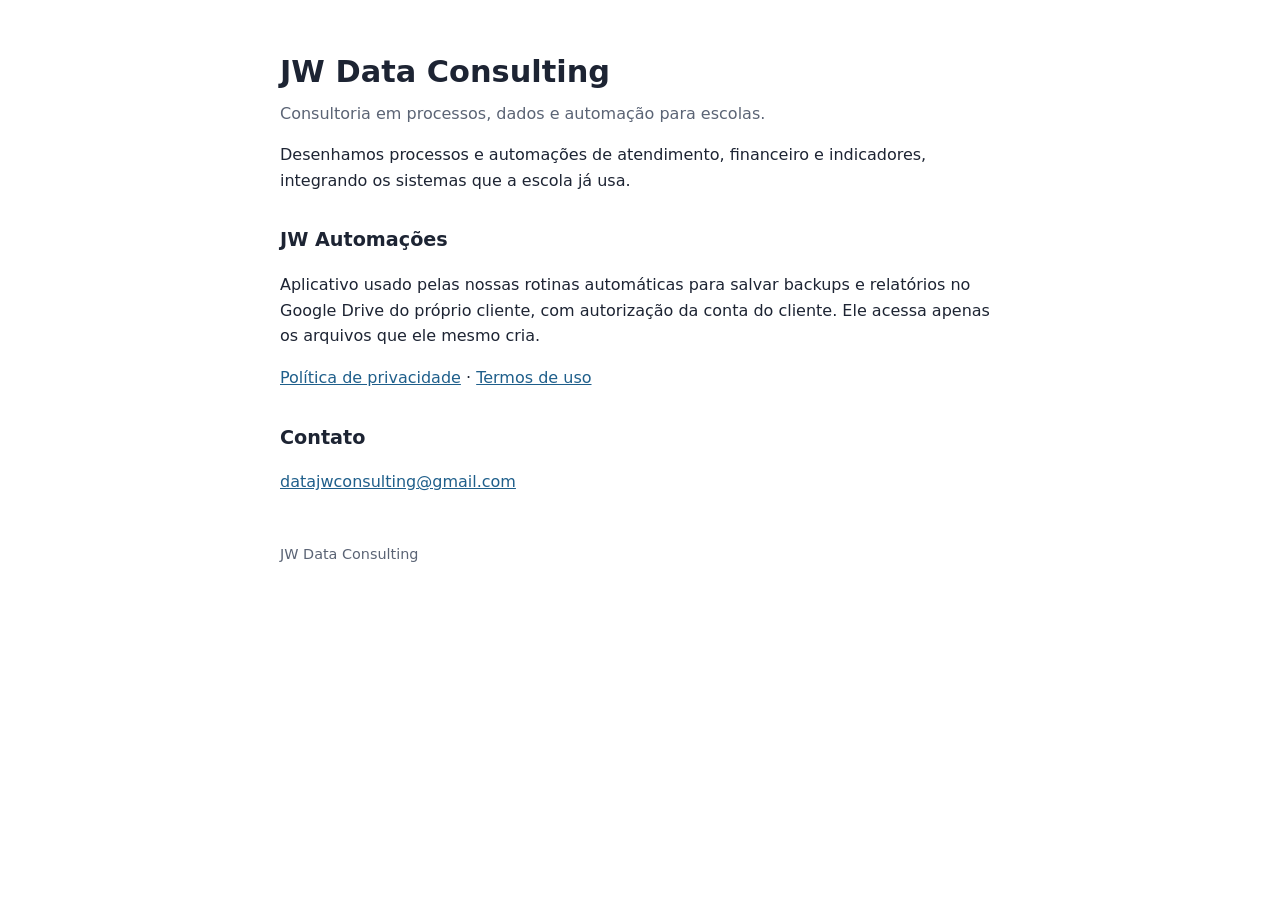
==== index.html @ ee60e158 "Site institucional e política de privacidade da JW" ====
<!doctype html>
<html lang="pt-BR"><head><meta charset="utf-8"><meta name="viewport" content="width=device-width,initial-scale=1">
<title>JW Data Consulting</title><link rel="stylesheet" href="style.css"></head>
<body><main>
<h1>JW Data Consulting</h1>
<p class="sub">Consultoria em processos, dados e automação para escolas.</p>
<p>Desenhamos processos e automações de atendimento, financeiro e indicadores, integrando os sistemas que a escola já usa.</p>
<h2>JW Automações</h2>
<p>Aplicativo usado pelas nossas rotinas automáticas para salvar backups e relatórios no Google Drive do próprio cliente, com autorização da conta do cliente. Ele acessa apenas os arquivos que ele mesmo cria.</p>
<p><a href="privacidade.html">Política de privacidade</a> · <a href="termos.html">Termos de uso</a></p>
<h2>Contato</h2>
<p><a href="mailto:datajwconsulting@gmail.com">datajwconsulting@gmail.com</a></p>
<footer>JW Data Consulting</footer>
</main></body></html>
---- style.css ----
:root{--bg:#fff;--fg:#1d2433;--muted:#5b6475;--accent:#1f5f8b}
@media (prefers-color-scheme:dark){:root{--bg:#12161d;--fg:#e6e9ef;--muted:#9aa3b2;--accent:#7cb7e0}}
body{margin:0;background:var(--bg);color:var(--fg);font:16px/1.6 system-ui,-apple-system,"Segoe UI",Roboto,sans-serif}
main{max-width:720px;margin:0 auto;padding:48px 16px}
h1{font-size:1.9rem;margin:0 0 .25rem}h2{font-size:1.2rem;margin-top:2rem}
.sub{color:var(--muted);margin-top:0}a{color:var(--accent)}footer{margin-top:3rem;color:var(--muted);font-size:.9rem}
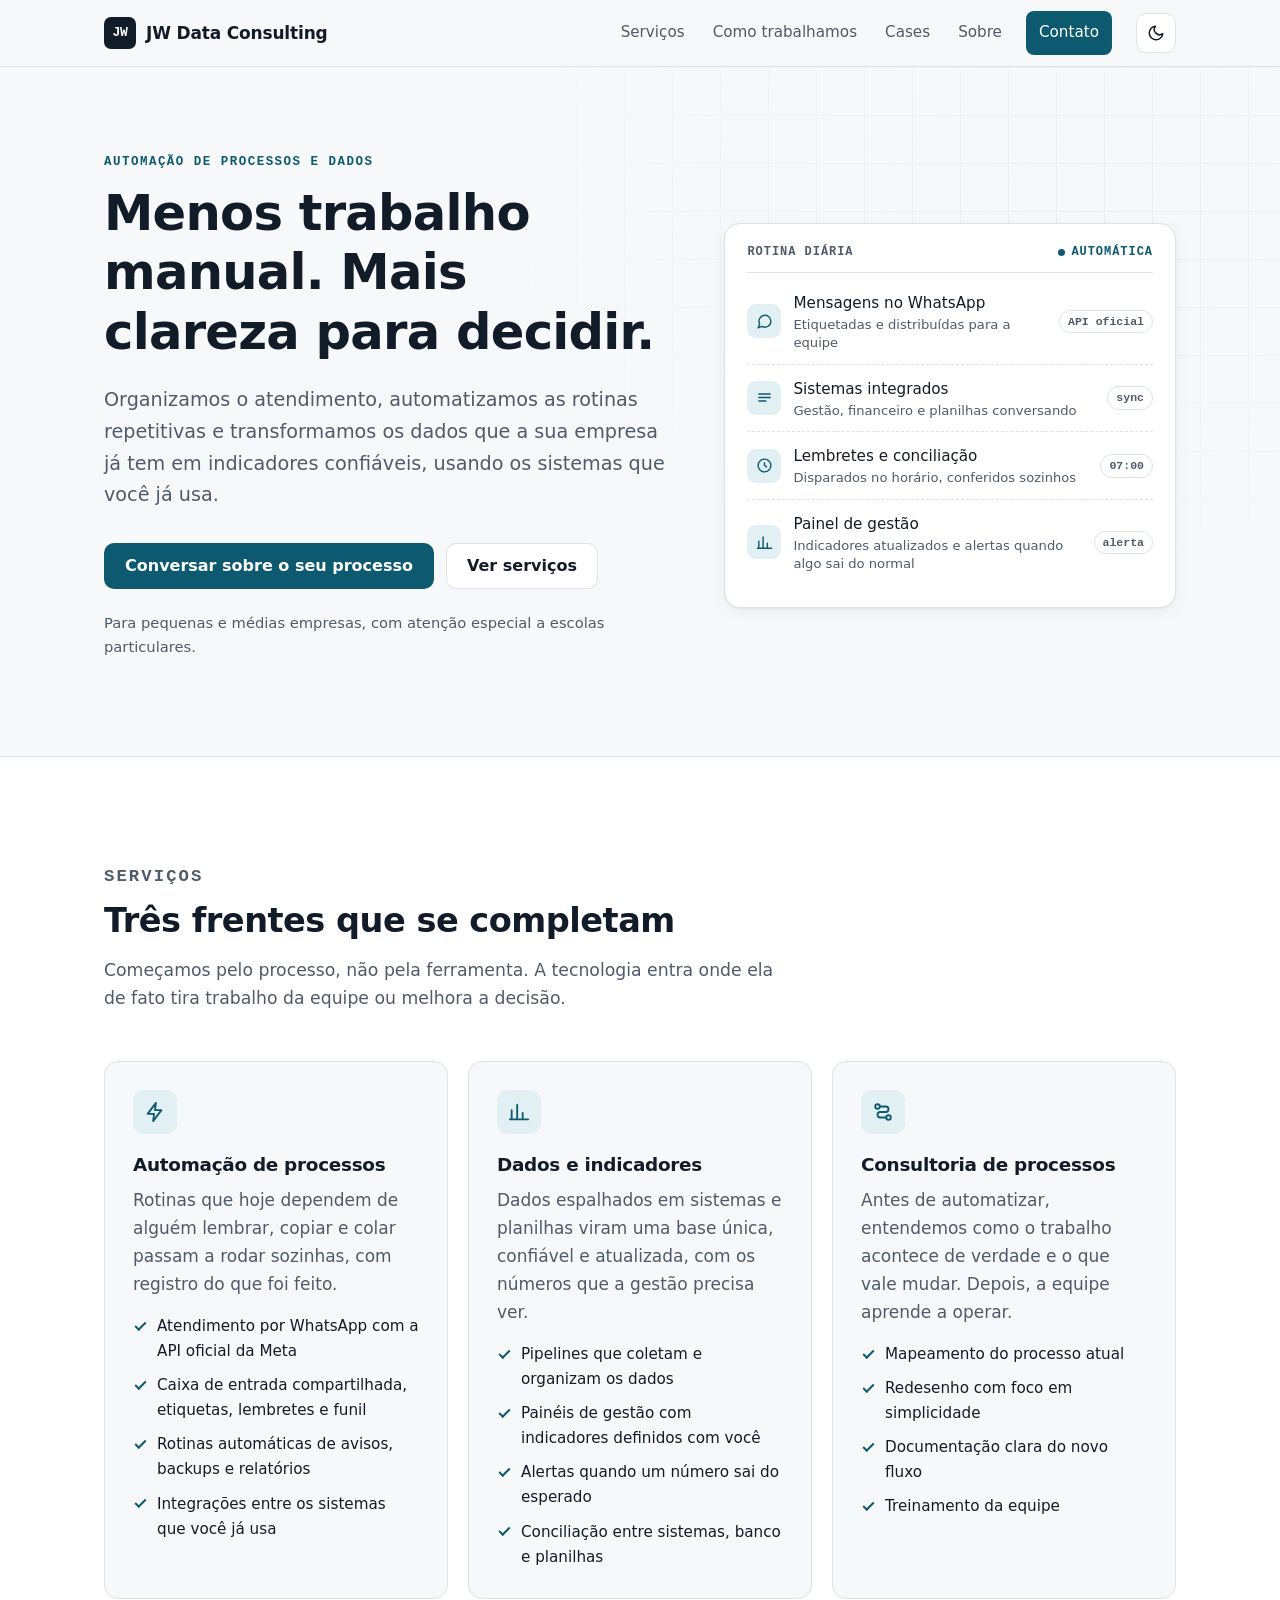
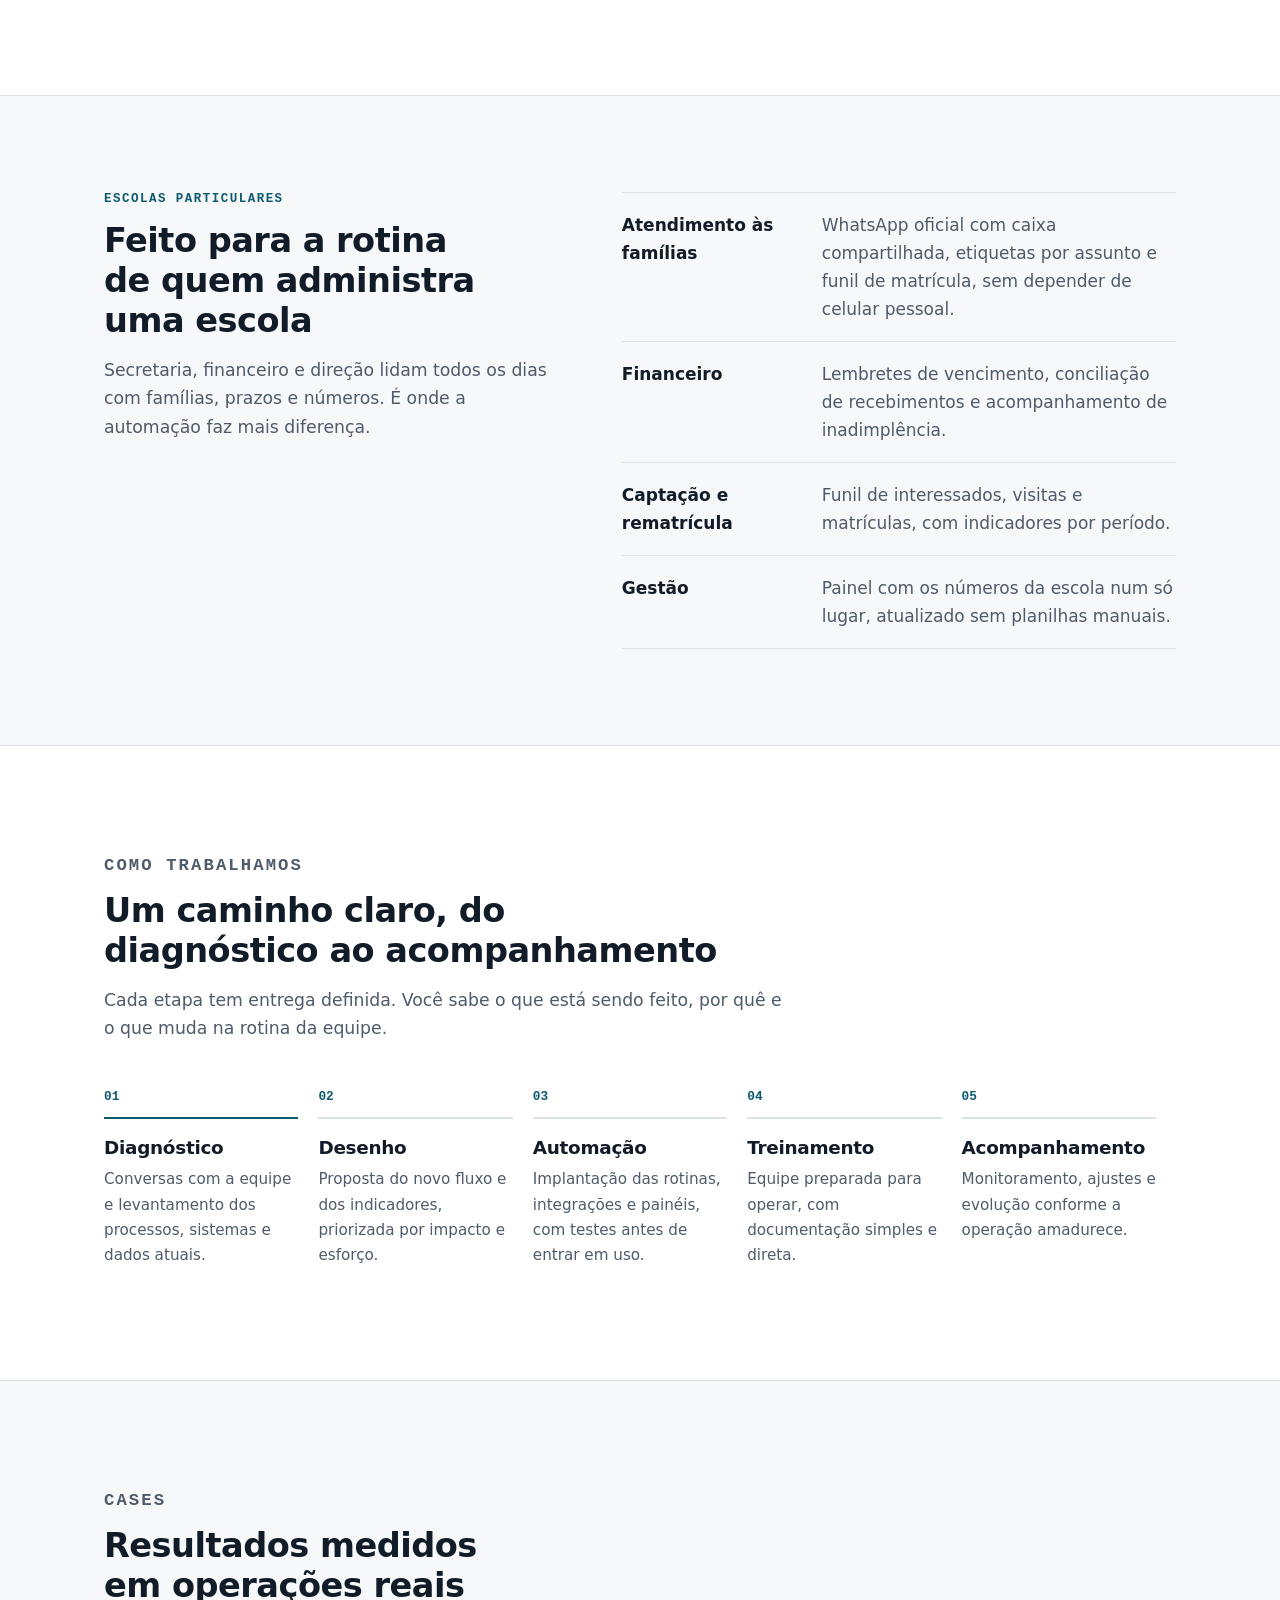
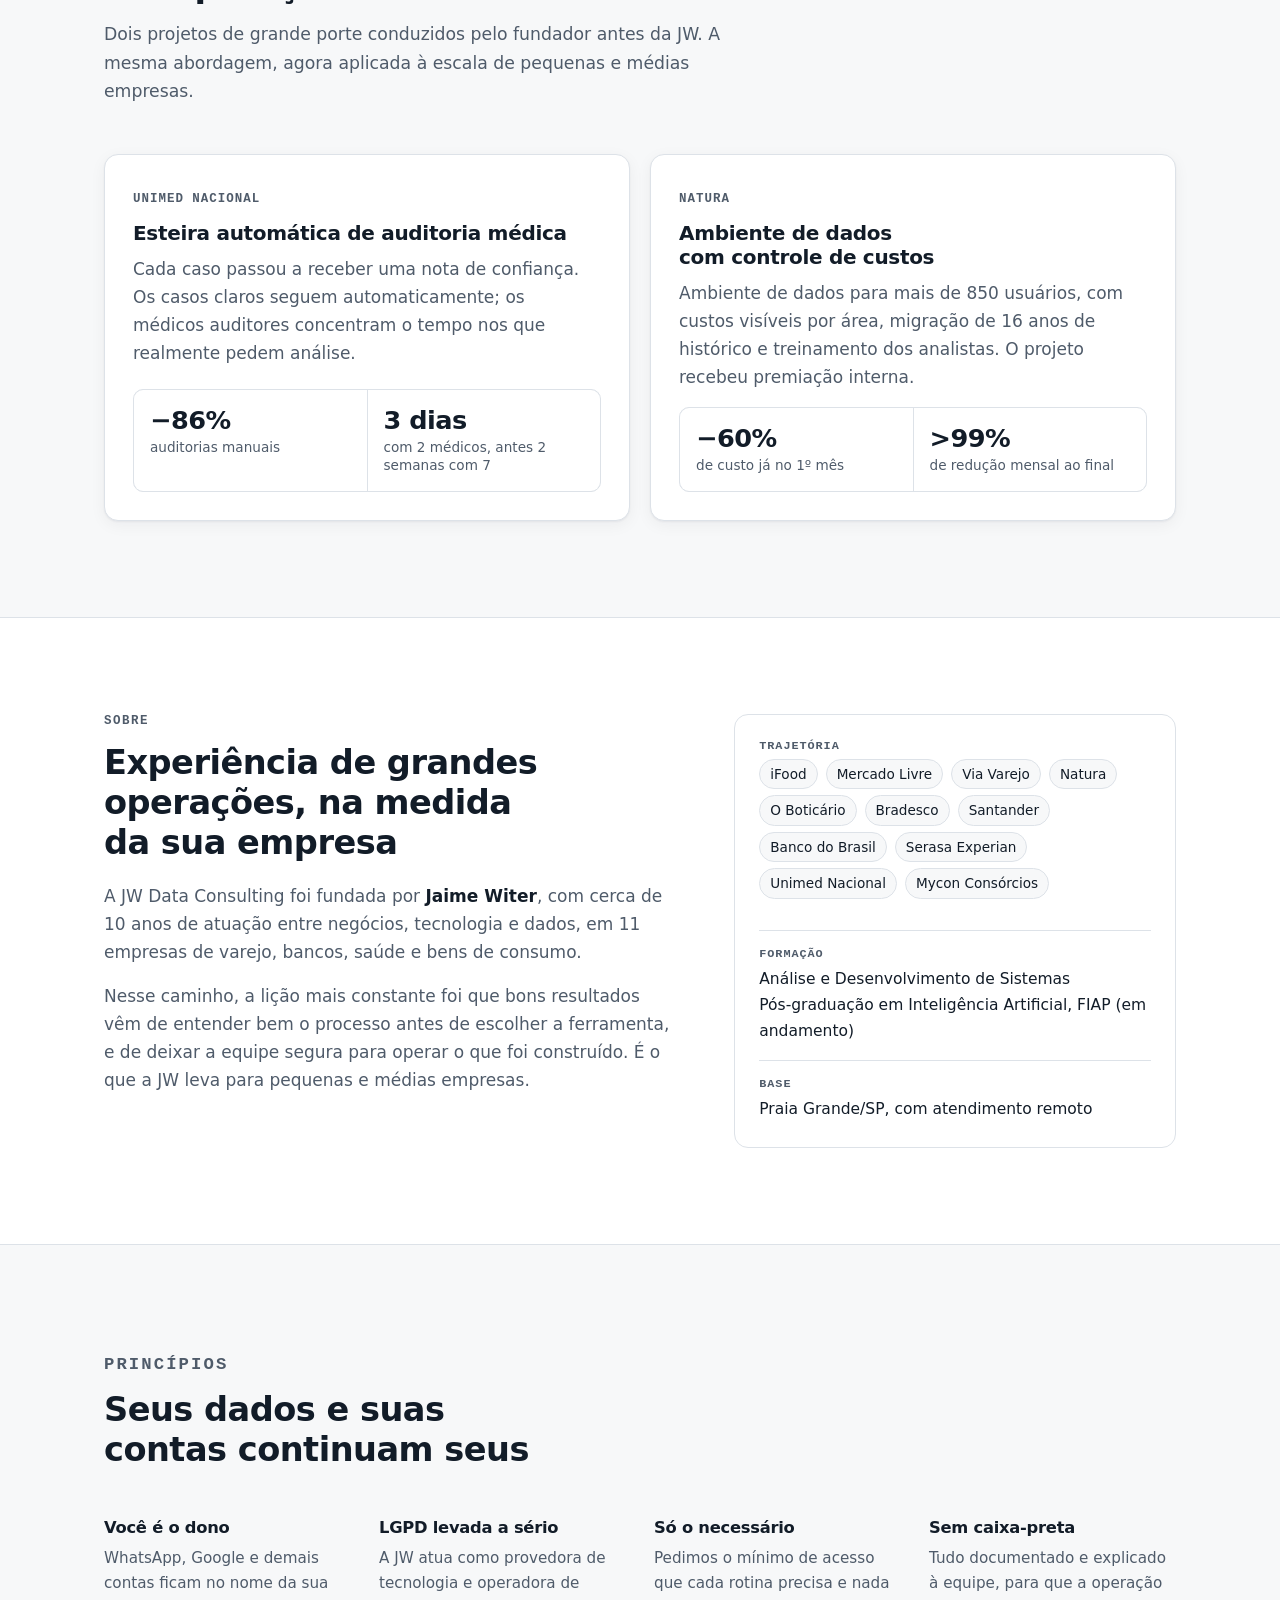
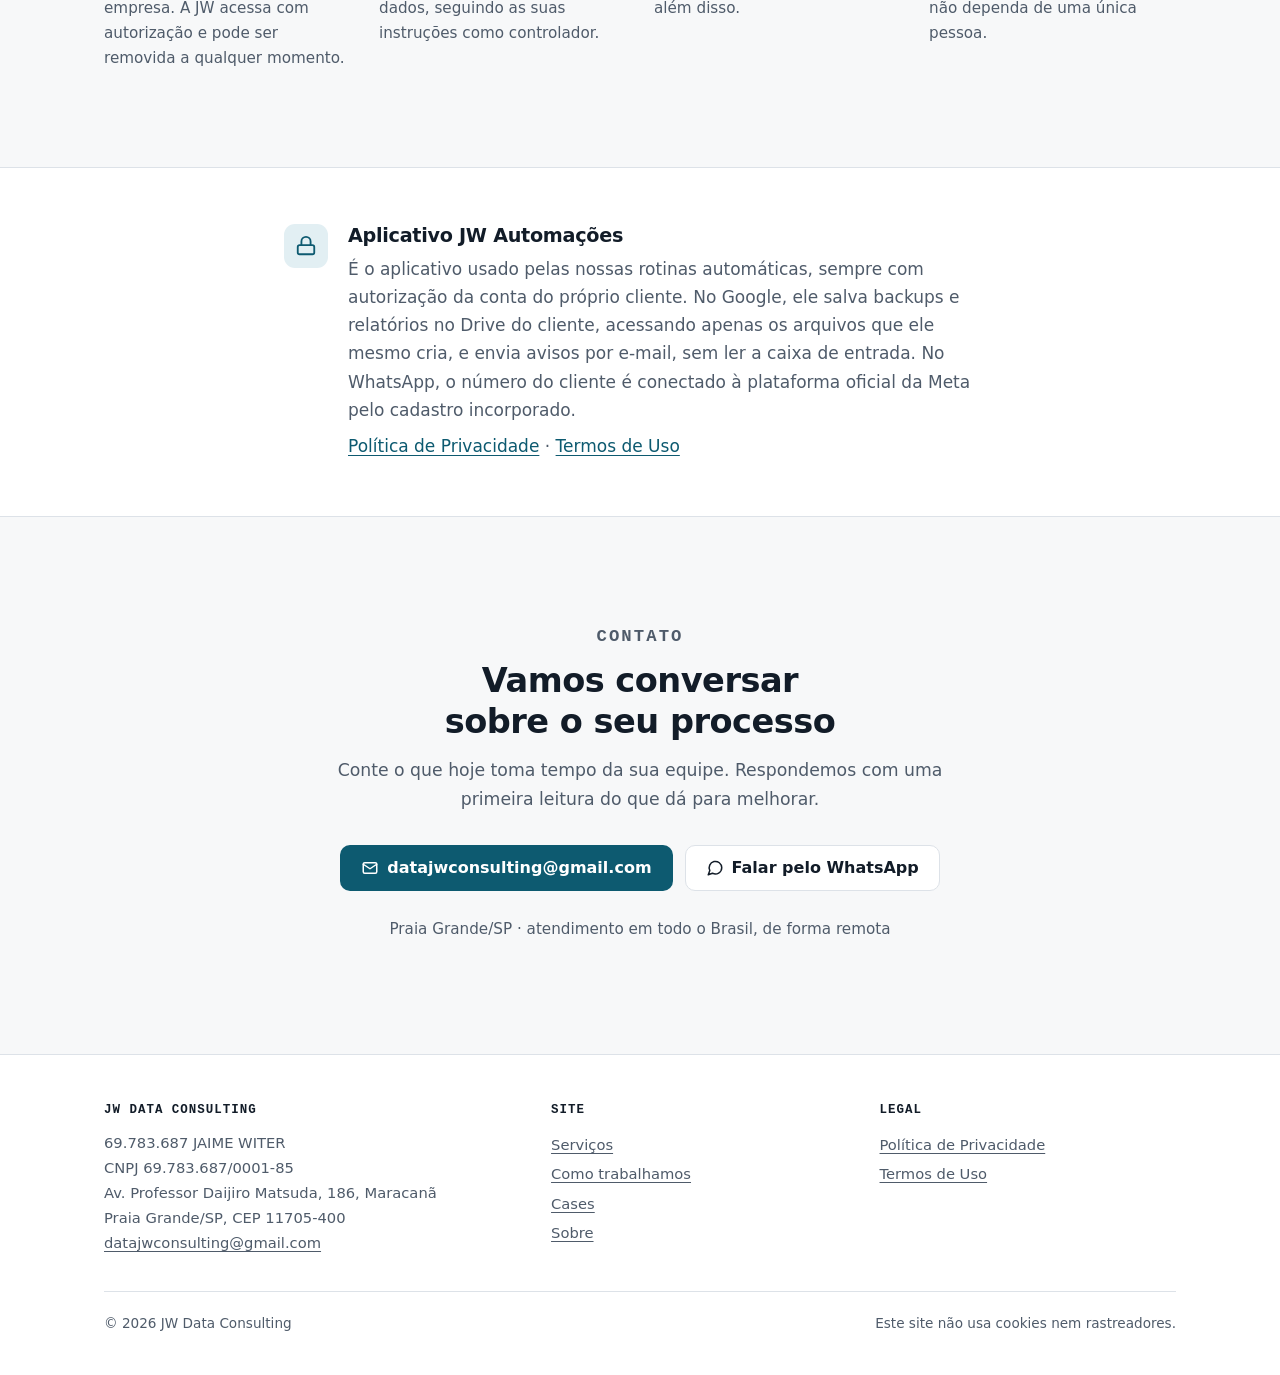
==== commit a753a34a: "Redesenha site institucional e atualiza política de privacidade - Nova página inicial: serviços, esc" ====
--- a/index.html
+++ b/index.html
@@ -1,14 +1,342 @@
 <!doctype html>
-<html lang="pt-BR"><head><meta charset="utf-8"><meta name="viewport" content="width=device-width,initial-scale=1">
-<title>JW Data Consulting</title><link rel="stylesheet" href="style.css"></head>
-<body><main>
-<h1>JW Data Consulting</h1>
-<p class="sub">Consultoria em processos, dados e automação para escolas.</p>
-<p>Desenhamos processos e automações de atendimento, financeiro e indicadores, integrando os sistemas que a escola já usa.</p>
-<h2>JW Automações</h2>
-<p>Aplicativo usado pelas nossas rotinas automáticas para salvar backups e relatórios no Google Drive do próprio cliente, com autorização da conta do cliente. Ele acessa apenas os arquivos que ele mesmo cria.</p>
-<p><a href="privacidade.html">Política de privacidade</a> · <a href="termos.html">Termos de uso</a></p>
-<h2>Contato</h2>
-<p><a href="mailto:datajwconsulting@gmail.com">datajwconsulting@gmail.com</a></p>
-<footer>JW Data Consulting</footer>
-</main></body></html>
+<html lang="pt-BR">
+<head>
+<meta charset="utf-8">
+<meta name="viewport" content="width=device-width, initial-scale=1">
+<title>JW Data Consulting · Automação de processos e dados</title>
+<meta name="description" content="Automação de processos, atendimento por WhatsApp com a API oficial da Meta, integrações e painéis de indicadores para pequenas e médias empresas e escolas particulares. Praia Grande/SP.">
+<link rel="canonical" href="https://jwdataconsulting.com.br/">
+<meta name="theme-color" content="#f7f8f9" media="(prefers-color-scheme: light)">
+<meta name="theme-color" content="#0d1218" media="(prefers-color-scheme: dark)">
+<meta property="og:type" content="website">
+<meta property="og:locale" content="pt_BR">
+<meta property="og:site_name" content="JW Data Consulting">
+<meta property="og:title" content="JW Data Consulting · Automação de processos e dados">
+<meta property="og:description" content="Atendimento organizado, rotinas que rodam sozinhas e indicadores confiáveis para pequenas e médias empresas e escolas particulares.">
+<meta property="og:url" content="https://jwdataconsulting.com.br/">
+<meta property="og:image" content="https://jwdataconsulting.com.br/og.png">
+<meta property="og:image:width" content="1200">
+<meta property="og:image:height" content="630">
+<meta property="og:image:alt" content="JW Data Consulting: automação de processos e dados">
+<meta name="twitter:card" content="summary_large_image">
+<link rel="icon" href="favicon.svg" type="image/svg+xml">
+<link rel="stylesheet" href="style.css">
+<script>try{var t=localStorage.getItem('jw-theme');if(t==='light'||t==='dark')document.documentElement.setAttribute('data-theme',t)}catch(e){}</script>
+<script type="application/ld+json">
+{
+  "@context": "https://schema.org",
+  "@type": "ProfessionalService",
+  "name": "JW Data Consulting",
+  "legalName": "69.783.687 JAIME WITER",
+  "taxID": "69.783.687/0001-85",
+  "url": "https://jwdataconsulting.com.br/",
+  "email": "datajwconsulting@gmail.com",
+  "address": {
+    "@type": "PostalAddress",
+    "streetAddress": "Av. Professor Daijiro Matsuda, 186, Maracanã",
+    "addressLocality": "Praia Grande",
+    "addressRegion": "SP",
+    "postalCode": "11705-400",
+    "addressCountry": "BR"
+  },
+  "areaServed": "BR",
+  "description": "Automação de processos, dados e indicadores e consultoria de processos para pequenas e médias empresas e escolas particulares."
+}
+</script>
+</head>
+<body>
+<a class="skip" href="#conteudo">Pular para o conteúdo</a>
+
+<header class="site-header">
+  <div class="container">
+    <a class="brand" href="./" aria-label="JW Data Consulting, página inicial">
+      <span class="brand-mark" aria-hidden="true">JW</span>
+      <span>JW Data Consulting</span>
+    </a>
+    <nav class="nav" aria-label="Principal">
+      <a href="#servicos">Serviços</a>
+      <a href="#como-trabalhamos">Como trabalhamos</a>
+      <a href="#cases">Cases</a>
+      <a href="#sobre">Sobre</a>
+      <a class="btn btn-primary btn-sm nav-cta" href="#contato">Contato</a>
+    </nav>
+    <button class="theme-toggle" type="button" aria-label="Alternar tema">
+      <svg class="i-moon" viewBox="0 0 24 24" fill="none" stroke="currentColor" stroke-width="2" stroke-linecap="round" stroke-linejoin="round" aria-hidden="true"><path d="M21 12.8A9 9 0 1 1 11.2 3a7 7 0 0 0 9.8 9.8z"/></svg>
+      <svg class="i-sun" viewBox="0 0 24 24" fill="none" stroke="currentColor" stroke-width="2" stroke-linecap="round" stroke-linejoin="round" aria-hidden="true"><circle cx="12" cy="12" r="4"/><path d="M12 2v2M12 20v2M4.9 4.9l1.4 1.4M17.7 17.7l1.4 1.4M2 12h2M20 12h2M4.9 19.1l1.4-1.4M17.7 6.3l1.4-1.4"/></svg>
+    </button>
+  </div>
+</header>
+
+<main id="conteudo">
+
+  <!-- Hero -->
+  <section class="hero" aria-labelledby="hero-title">
+    <div class="container">
+      <div>
+        <p class="eyebrow">Automação de processos e dados</p>
+        <h1 id="hero-title">Menos trabalho manual. Mais clareza para decidir.</h1>
+        <p class="hero-lead">Organizamos o atendimento, automatizamos as rotinas repetitivas e transformamos os dados que a sua empresa já tem em indicadores confiáveis, usando os sistemas que você já usa.</p>
+        <div class="hero-actions">
+          <a class="btn btn-primary" href="#contato">Conversar sobre o seu processo</a>
+          <a class="btn btn-ghost" href="#servicos">Ver serviços</a>
+        </div>
+        <p class="hero-note">Para pequenas e médias empresas, com atenção especial a escolas particulares.</p>
+      </div>
+
+      <div class="hero-panel" aria-label="Exemplo de rotina automatizada">
+        <div class="panel-title"><span>Rotina diária</span><span class="dot-live">automática</span></div>
+        <ol class="flow">
+          <li>
+            <span class="ico" aria-hidden="true"><svg viewBox="0 0 24 24" fill="none" stroke="currentColor" stroke-width="2" stroke-linecap="round" stroke-linejoin="round"><path d="M21 11.5a8.4 8.4 0 0 1-12.4 7.4L3 21l2.1-5.6A8.4 8.4 0 1 1 21 11.5z"/></svg></span>
+            <span>Mensagens no WhatsApp<small>Etiquetadas e distribuídas para a equipe</small></span>
+            <span class="tag">API oficial</span>
+          </li>
+          <li>
+            <span class="ico" aria-hidden="true"><svg viewBox="0 0 24 24" fill="none" stroke="currentColor" stroke-width="2" stroke-linecap="round" stroke-linejoin="round"><path d="M4 7h16M4 12h16M4 17h10"/></svg></span>
+            <span>Sistemas integrados<small>Gestão, financeiro e planilhas conversando</small></span>
+            <span class="tag">sync</span>
+          </li>
+          <li>
+            <span class="ico" aria-hidden="true"><svg viewBox="0 0 24 24" fill="none" stroke="currentColor" stroke-width="2" stroke-linecap="round" stroke-linejoin="round"><path d="M12 8v4l3 2"/><circle cx="12" cy="12" r="9"/></svg></span>
+            <span>Lembretes e conciliação<small>Disparados no horário, conferidos sozinhos</small></span>
+            <span class="tag">07:00</span>
+          </li>
+          <li>
+            <span class="ico" aria-hidden="true"><svg viewBox="0 0 24 24" fill="none" stroke="currentColor" stroke-width="2" stroke-linecap="round" stroke-linejoin="round"><path d="M4 20V10M10 20V4M16 20v-7M22 20H2"/></svg></span>
+            <span>Painel de gestão<small>Indicadores atualizados e alertas quando algo sai do normal</small></span>
+            <span class="tag">alerta</span>
+          </li>
+        </ol>
+      </div>
+    </div>
+  </section>
+
+  <!-- Serviços -->
+  <section id="servicos" class="section-alt" aria-labelledby="servicos-title">
+    <div class="container">
+      <div class="section-head">
+        <p class="eyebrow">Serviços</p>
+        <h2 id="servicos-title">Três frentes que se completam</h2>
+        <p>Começamos pelo processo, não pela ferramenta. A tecnologia entra onde ela de fato tira trabalho da equipe ou melhora a decisão.</p>
+      </div>
+      <div class="grid-3">
+        <article class="card">
+          <div class="card-icon" aria-hidden="true"><svg viewBox="0 0 24 24" fill="none" stroke="currentColor" stroke-width="2" stroke-linecap="round" stroke-linejoin="round"><path d="M13 2 4 14h7l-1 8 9-12h-7l1-8z"/></svg></div>
+          <h3>Automação de processos</h3>
+          <p>Rotinas que hoje dependem de alguém lembrar, copiar e colar passam a rodar sozinhas, com registro do que foi feito.</p>
+          <ul class="checks">
+            <li>Atendimento por WhatsApp com a API oficial da Meta</li>
+            <li>Caixa de entrada compartilhada, etiquetas, lembretes e funil</li>
+            <li>Rotinas automáticas de avisos, backups e relatórios</li>
+            <li>Integrações entre os sistemas que você já usa</li>
+          </ul>
+        </article>
+        <article class="card">
+          <div class="card-icon" aria-hidden="true"><svg viewBox="0 0 24 24" fill="none" stroke="currentColor" stroke-width="2" stroke-linecap="round" stroke-linejoin="round"><path d="M4 20V10M10 20V4M16 20v-7M22 20H2"/></svg></div>
+          <h3>Dados e indicadores</h3>
+          <p>Dados espalhados em sistemas e planilhas viram uma base única, confiável e atualizada, com os números que a gestão precisa ver.</p>
+          <ul class="checks">
+            <li>Pipelines que coletam e organizam os dados</li>
+            <li>Painéis de gestão com indicadores definidos com você</li>
+            <li>Alertas quando um número sai do esperado</li>
+            <li>Conciliação entre sistemas, banco e planilhas</li>
+          </ul>
+        </article>
+        <article class="card">
+          <div class="card-icon" aria-hidden="true"><svg viewBox="0 0 24 24" fill="none" stroke="currentColor" stroke-width="2" stroke-linecap="round" stroke-linejoin="round"><circle cx="6" cy="6" r="2.5"/><circle cx="18" cy="18" r="2.5"/><path d="M8.5 6H15a3 3 0 0 1 0 6H9a3 3 0 0 0 0 6h6.5"/></svg></div>
+          <h3>Consultoria de processos</h3>
+          <p>Antes de automatizar, entendemos como o trabalho acontece de verdade e o que vale mudar. Depois, a equipe aprende a operar.</p>
+          <ul class="checks">
+            <li>Mapeamento do processo atual</li>
+            <li>Redesenho com foco em simplicidade</li>
+            <li>Documentação clara do novo fluxo</li>
+            <li>Treinamento da equipe</li>
+          </ul>
+        </article>
+      </div>
+    </div>
+  </section>
+
+  <!-- Escolas -->
+  <section aria-labelledby="escolas-title">
+    <div class="container split">
+      <div>
+        <p class="eyebrow">Escolas particulares</p>
+        <h2 id="escolas-title">Feito para a rotina de quem administra uma escola</h2>
+        <p class="lead">Secretaria, financeiro e direção lidam todos os dias com famílias, prazos e números. É onde a automação faz mais diferença.</p>
+      </div>
+      <ul class="list-rows">
+        <li><strong>Atendimento às famílias</strong><span>WhatsApp oficial com caixa compartilhada, etiquetas por assunto e funil de matrícula, sem depender de celular pessoal.</span></li>
+        <li><strong>Financeiro</strong><span>Lembretes de vencimento, conciliação de recebimentos e acompanhamento de inadimplência.</span></li>
+        <li><strong>Captação e rematrícula</strong><span>Funil de interessados, visitas e matrículas, com indicadores por período.</span></li>
+        <li><strong>Gestão</strong><span>Painel com os números da escola num só lugar, atualizado sem planilhas manuais.</span></li>
+      </ul>
+    </div>
+  </section>
+
+  <!-- Como trabalhamos -->
+  <section id="como-trabalhamos" class="section-alt" aria-labelledby="como-title">
+    <div class="container">
+      <div class="section-head">
+        <p class="eyebrow">Como trabalhamos</p>
+        <h2 id="como-title">Um caminho claro, do diagnóstico ao acompanhamento</h2>
+        <p>Cada etapa tem entrega definida. Você sabe o que está sendo feito, por quê e o que muda na rotina da equipe.</p>
+      </div>
+      <ol class="steps">
+        <li><h3>Diagnóstico</h3><p>Conversas com a equipe e levantamento dos processos, sistemas e dados atuais.</p></li>
+        <li><h3>Desenho</h3><p>Proposta do novo fluxo e dos indicadores, priorizada por impacto e esforço.</p></li>
+        <li><h3>Automação</h3><p>Implantação das rotinas, integrações e painéis, com testes antes de entrar em uso.</p></li>
+        <li><h3>Treinamento</h3><p>Equipe preparada para operar, com documentação simples e direta.</p></li>
+        <li><h3>Acompanhamento</h3><p>Monitoramento, ajustes e evolução conforme a operação amadurece.</p></li>
+      </ol>
+    </div>
+  </section>
+
+  <!-- Cases -->
+  <section id="cases" aria-labelledby="cases-title">
+    <div class="container">
+      <div class="section-head">
+        <p class="eyebrow">Cases</p>
+        <h2 id="cases-title">Resultados medidos em operações reais</h2>
+        <p>Dois projetos de grande porte conduzidos pelo fundador antes da JW. A mesma abordagem, agora aplicada à escala de pequenas e médias empresas.</p>
+      </div>
+      <div class="cases">
+        <article class="card case">
+          <p class="case-org">Unimed Nacional</p>
+          <h3>Esteira automática de auditoria médica</h3>
+          <p>Cada caso passou a receber uma nota de confiança. Os casos claros seguem automaticamente; os médicos auditores concentram o tempo nos que realmente pedem análise.</p>
+          <div class="metrics">
+            <div class="metric"><b>−86%</b><span>auditorias manuais</span></div>
+            <div class="metric"><b>3 dias</b><span>com 2 médicos, antes 2 semanas com 7</span></div>
+          </div>
+        </article>
+        <article class="card case">
+          <p class="case-org">Natura</p>
+          <h3>Ambiente de dados com controle de custos</h3>
+          <p>Ambiente de dados para mais de 850 usuários, com custos visíveis por área, migração de 16 anos de histórico e treinamento dos analistas. O projeto recebeu premiação interna.</p>
+          <div class="metrics">
+            <div class="metric"><b>−60%</b><span>de custo já no 1º mês</span></div>
+            <div class="metric"><b>&gt;99%</b><span>de redução mensal ao final</span></div>
+          </div>
+        </article>
+      </div>
+    </div>
+  </section>
+
+  <!-- Sobre -->
+  <section id="sobre" class="section-alt" aria-labelledby="sobre-title">
+    <div class="container about">
+      <div>
+        <p class="eyebrow">Sobre</p>
+        <h2 id="sobre-title">Experiência de grandes operações, na medida da sua empresa</h2>
+        <p style="margin-top:18px">A JW Data Consulting foi fundada por <strong>Jaime Witer</strong>, com cerca de 10 anos de atuação entre negócios, tecnologia e dados, em 11 empresas de varejo, bancos, saúde e bens de consumo.</p>
+        <p>Nesse caminho, a lição mais constante foi que bons resultados vêm de entender bem o processo antes de escolher a ferramenta, e de deixar a equipe segura para operar o que foi construído. É o que a JW leva para pequenas e médias empresas.</p>
+      </div>
+      <div class="facts">
+        <dl>
+          <div><dt>Trajetória</dt><dd>
+            <ul class="logos" aria-label="Empresas em que o fundador atuou">
+              <li>iFood</li><li>Mercado Livre</li><li>Via Varejo</li><li>Natura</li><li>O Boticário</li><li>Bradesco</li><li>Santander</li><li>Banco do Brasil</li><li>Serasa Experian</li><li>Unimed Nacional</li><li>Mycon Consórcios</li>
+            </ul>
+          </dd></div>
+          <div><dt>Formação</dt><dd>Análise e Desenvolvimento de Sistemas<br>Pós-graduação em Inteligência Artificial, FIAP (em andamento)</dd></div>
+          <div><dt>Base</dt><dd>Praia Grande/SP, com atendimento remoto</dd></div>
+        </dl>
+      </div>
+    </div>
+  </section>
+
+  <!-- Princípios -->
+  <section aria-labelledby="principios-title">
+    <div class="container">
+      <div class="section-head">
+        <p class="eyebrow">Princípios</p>
+        <h2 id="principios-title">Seus dados e suas contas continuam seus</h2>
+      </div>
+      <div class="principles">
+        <div><h3>Você é o dono</h3><p>WhatsApp, Google e demais contas ficam no nome da sua empresa. A JW acessa com autorização e pode ser removida a qualquer momento.</p></div>
+        <div><h3>LGPD levada a sério</h3><p>A JW atua como provedora de tecnologia e operadora de dados, seguindo as suas instruções como controlador.</p></div>
+        <div><h3>Só o necessário</h3><p>Pedimos o mínimo de acesso que cada rotina precisa e nada além disso.</p></div>
+        <div><h3>Sem caixa-preta</h3><p>Tudo documentado e explicado à equipe, para que a operação não dependa de uma única pessoa.</p></div>
+      </div>
+    </div>
+  </section>
+
+  <!-- App JW Automações (referência para Google e Meta) -->
+  <section class="section-alt" aria-labelledby="app-title" style="padding:56px 0">
+    <div class="container narrow">
+      <div class="app-note">
+        <div class="card-icon" aria-hidden="true" style="margin:0"><svg viewBox="0 0 24 24" fill="none" stroke="currentColor" stroke-width="2" stroke-linecap="round" stroke-linejoin="round"><rect x="3" y="11" width="18" height="10" rx="2"/><path d="M7 11V7a5 5 0 0 1 10 0v4"/></svg></div>
+        <div>
+          <h2 id="app-title" style="font-size:1.2rem">Aplicativo JW Automações</h2>
+          <p>É o aplicativo usado pelas nossas rotinas automáticas, sempre com autorização da conta do próprio cliente. No Google, ele salva backups e relatórios no Drive do cliente, acessando apenas os arquivos que ele mesmo cria, e envia avisos por e-mail, sem ler a caixa de entrada. No WhatsApp, o número do cliente é conectado à plataforma oficial da Meta pelo cadastro incorporado.</p>
+          <p><a href="privacidade.html">Política de Privacidade</a> · <a href="termos.html">Termos de Uso</a></p>
+        </div>
+      </div>
+    </div>
+  </section>
+
+  <!-- Contato -->
+  <section id="contato" class="contact" aria-labelledby="contato-title">
+    <div class="container">
+      <div class="section-head">
+        <p class="eyebrow">Contato</p>
+        <h2 id="contato-title">Vamos conversar sobre o seu processo</h2>
+        <p>Conte o que hoje toma tempo da sua equipe. Respondemos com uma primeira leitura do que dá para melhorar.</p>
+      </div>
+      <div class="hero-actions">
+        <a class="btn btn-primary" href="mailto:datajwconsulting@gmail.com?subject=Contato%20pelo%20site">
+          <svg viewBox="0 0 24 24" fill="none" stroke="currentColor" stroke-width="2" stroke-linecap="round" stroke-linejoin="round" aria-hidden="true"><rect x="3" y="5" width="18" height="14" rx="2"/><path d="m3 7 9 6 9-6"/></svg>
+          datajwconsulting@gmail.com
+        </a>
+        <a class="btn btn-ghost" href="https://wa.me/5513978187272?text=Ol%C3%A1%2C%20vim%20pelo%20site%20da%20JW%20Data%20Consulting." rel="noopener">
+          <svg viewBox="0 0 24 24" fill="none" stroke="currentColor" stroke-width="2" stroke-linecap="round" stroke-linejoin="round" aria-hidden="true"><path d="M21 11.5a8.4 8.4 0 0 1-12.4 7.4L3 21l2.1-5.6A8.4 8.4 0 1 1 21 11.5z"/></svg>
+          Falar pelo WhatsApp
+        </a>
+      </div>
+      <p class="contact-meta">Praia Grande/SP · atendimento em todo o Brasil, de forma remota</p>
+    </div>
+  </section>
+
+</main>
+
+<footer class="site-footer">
+  <div class="container">
+    <div class="footer-grid">
+      <div>
+        <h2>JW Data Consulting</h2>
+        <address>
+          69.783.687 JAIME WITER<br>
+          CNPJ 69.783.687/0001-85<br>
+          Av. Professor Daijiro Matsuda, 186, Maracanã<br>
+          Praia Grande/SP, CEP 11705-400<br>
+          <a href="mailto:datajwconsulting@gmail.com">datajwconsulting@gmail.com</a>
+        </address>
+      </div>
+      <div>
+        <h2>Site</h2>
+        <ul>
+          <li><a href="#servicos">Serviços</a></li>
+          <li><a href="#como-trabalhamos">Como trabalhamos</a></li>
+          <li><a href="#cases">Cases</a></li>
+          <li><a href="#sobre">Sobre</a></li>
+        </ul>
+      </div>
+      <div>
+        <h2>Legal</h2>
+        <ul>
+          <li><a href="privacidade.html">Política de Privacidade</a></li>
+          <li><a href="termos.html">Termos de Uso</a></li>
+        </ul>
+      </div>
+    </div>
+    <div class="footer-base">
+      <span>© 2026 JW Data Consulting</span>
+      <span>Este site não usa cookies nem rastreadores.</span>
+    </div>
+  </div>
+</footer>
+
+<script src="site.js" defer></script>
+</body>
+</html>
--- a/style.css
+++ b/style.css
@@ -1,6 +1,343 @@
-:root{--bg:#fff;--fg:#1d2433;--muted:#5b6475;--accent:#1f5f8b}
-@media (prefers-color-scheme:dark){:root{--bg:#12161d;--fg:#e6e9ef;--muted:#9aa3b2;--accent:#7cb7e0}}
-body{margin:0;background:var(--bg);color:var(--fg);font:16px/1.6 system-ui,-apple-system,"Segoe UI",Roboto,sans-serif}
-main{max-width:720px;margin:0 auto;padding:48px 16px}
-h1{font-size:1.9rem;margin:0 0 .25rem}h2{font-size:1.2rem;margin-top:2rem}
-.sub{color:var(--muted);margin-top:0}a{color:var(--accent)}footer{margin-top:3rem;color:var(--muted);font-size:.9rem}
+/* JW Data Consulting — estilos do site
+   Sem dependências externas. Tema claro/escuro por tokens. */
+
+:root {
+  --bg: #f7f8f9;
+  --surface: #ffffff;
+  --surface-2: #eef1f4;
+  --ink: #121c28;
+  --muted: #4f5b6a;
+  --line: #dde2e8;
+  --accent: #0d5a70;
+  --accent-ink: #ffffff;
+  --accent-soft: #e2eff3;
+  --focus: #0d5a70;
+  --shadow: 0 1px 2px rgba(18, 28, 40, .05), 0 4px 16px rgba(18, 28, 40, .05);
+  color-scheme: light;
+}
+
+@media (prefers-color-scheme: dark) {
+  :root:not([data-theme="light"]) {
+    --bg: #0d1218;
+    --surface: #141b23;
+    --surface-2: #1a232d;
+    --ink: #e7ebf0;
+    --muted: #a0aab7;
+    --line: #27313c;
+    --accent: #6cbfd4;
+    --accent-ink: #0a1a20;
+    --accent-soft: #15303a;
+    --focus: #6cbfd4;
+    --shadow: none;
+    color-scheme: dark;
+  }
+}
+
+:root[data-theme="dark"] {
+  --bg: #0d1218;
+  --surface: #141b23;
+  --surface-2: #1a232d;
+  --ink: #e7ebf0;
+  --muted: #a0aab7;
+  --line: #27313c;
+  --accent: #6cbfd4;
+  --accent-ink: #0a1a20;
+  --accent-soft: #15303a;
+  --focus: #6cbfd4;
+  --shadow: none;
+  color-scheme: dark;
+}
+
+*, *::before, *::after { box-sizing: border-box; }
+
+html { scroll-behavior: smooth; scroll-padding-top: 80px; -webkit-text-size-adjust: 100%; }
+@media (prefers-reduced-motion: reduce) { html { scroll-behavior: auto; } }
+
+body {
+  margin: 0;
+  background: var(--bg);
+  color: var(--ink);
+  font: 17px/1.65 system-ui, -apple-system, "Segoe UI", Roboto, "Helvetica Neue", Arial, sans-serif;
+  text-rendering: optimizeLegibility;
+}
+
+img, svg { max-width: 100%; display: block; }
+
+a { color: var(--accent); text-underline-offset: 3px; }
+a:hover { text-decoration-thickness: 2px; }
+
+:focus-visible { outline: 3px solid var(--focus); outline-offset: 3px; border-radius: 4px; }
+
+h1, h2, h3 { line-height: 1.2; letter-spacing: -.015em; margin: 0; text-wrap: balance; }
+h1 { font-size: clamp(2rem, 4.6vw, 3.1rem); font-weight: 700; }
+h2 { font-size: clamp(1.55rem, 3vw, 2.1rem); font-weight: 700; }
+h3 { font-size: 1.15rem; font-weight: 650; }
+p { margin: 0 0 1rem; }
+
+.container { width: 100%; max-width: 1120px; margin: 0 auto; padding: 0 24px; }
+.narrow { max-width: 760px; }
+
+.skip {
+  position: absolute; left: 16px; top: -60px; z-index: 100;
+  background: var(--accent); color: var(--accent-ink);
+  padding: 10px 16px; border-radius: 8px; text-decoration: none; font-weight: 600;
+}
+.skip:focus { top: 12px; }
+
+.eyebrow {
+  font: 600 .78rem/1.2 ui-monospace, "SFMono-Regular", Consolas, "Liberation Mono", monospace;
+  letter-spacing: .12em; text-transform: uppercase; color: var(--accent);
+  margin: 0 0 14px;
+}
+
+/* ---------- Cabeçalho ---------- */
+.site-header {
+  position: sticky; top: 0; z-index: 50;
+  background: color-mix(in srgb, var(--bg) 88%, transparent);
+  backdrop-filter: saturate(160%) blur(10px);
+  -webkit-backdrop-filter: saturate(160%) blur(10px);
+  border-bottom: 1px solid var(--line);
+}
+.site-header .container { display: flex; align-items: center; gap: 24px; height: 66px; }
+
+.brand { display: flex; align-items: center; gap: 10px; color: var(--ink); text-decoration: none; font-weight: 700; letter-spacing: -.01em; }
+.brand-mark {
+  width: 32px; height: 32px; border-radius: 7px; flex: none;
+  display: grid; place-items: center;
+  background: var(--ink); color: var(--bg);
+  font: 700 .82rem/1 ui-monospace, Consolas, monospace; letter-spacing: -.02em;
+}
+.brand span:last-child { white-space: nowrap; }
+
+.nav { margin-left: auto; display: flex; align-items: center; gap: 4px; }
+.nav a {
+  color: var(--muted); text-decoration: none; font-size: .95rem; font-weight: 500;
+  padding: 8px 12px; border-radius: 8px;
+}
+.nav a:hover { color: var(--ink); background: var(--surface-2); }
+.nav a.nav-cta { color: var(--accent-ink); background: var(--accent); margin-left: 8px; }
+.nav a.nav-cta:hover { color: var(--accent-ink); background: color-mix(in srgb, var(--accent) 86%, var(--ink)); }
+
+.theme-toggle {
+  flex: none; width: 40px; height: 40px; border-radius: 10px;
+  border: 1px solid var(--line); background: var(--surface); color: var(--ink);
+  display: grid; place-items: center; cursor: pointer;
+}
+.theme-toggle:hover { background: var(--surface-2); }
+.theme-toggle svg { width: 18px; height: 18px; }
+.theme-toggle .i-sun { display: none; }
+:root[data-theme="dark"] .theme-toggle .i-sun { display: block; }
+:root[data-theme="dark"] .theme-toggle .i-moon { display: none; }
+@media (prefers-color-scheme: dark) {
+  :root:not([data-theme="light"]) .theme-toggle .i-sun { display: block; }
+  :root:not([data-theme="light"]) .theme-toggle .i-moon { display: none; }
+}
+
+/* ---------- Botões ---------- */
+.btn {
+  display: inline-flex; align-items: center; justify-content: center; gap: 8px;
+  min-height: 46px; padding: 0 20px; border-radius: 10px;
+  font-weight: 600; font-size: 1rem; text-decoration: none; white-space: nowrap;
+  border: 1px solid transparent; transition: background-color .15s, border-color .15s;
+}
+.btn svg { width: 18px; height: 18px; flex: none; }
+.btn-primary { background: var(--accent); color: var(--accent-ink); }
+.btn-primary:hover { background: color-mix(in srgb, var(--accent) 86%, var(--ink)); }
+.btn-ghost { background: var(--surface); color: var(--ink); border-color: var(--line); }
+.btn-ghost:hover { border-color: var(--muted); }
+.btn-sm { min-height: 40px; padding: 0 14px; font-size: .92rem; }
+
+/* ---------- Seções ---------- */
+section { padding: 96px 0; }
+.section-alt { background: var(--surface); border-top: 1px solid var(--line); border-bottom: 1px solid var(--line); }
+.section-head { max-width: 680px; margin-bottom: 48px; }
+.section-head p { color: var(--muted); font-size: 1.08rem; margin-top: 14px; }
+
+/* Hero */
+.hero { padding: 88px 0 80px; position: relative; overflow: hidden; }
+.hero::before {
+  content: ""; position: absolute; inset: 0; pointer-events: none;
+  background-image:
+    linear-gradient(var(--line) 1px, transparent 1px),
+    linear-gradient(90deg, var(--line) 1px, transparent 1px);
+  background-size: 48px 48px;
+  mask-image: radial-gradient(ellipse 70% 80% at 85% 20%, #000 0%, transparent 70%);
+  -webkit-mask-image: radial-gradient(ellipse 70% 80% at 85% 20%, #000 0%, transparent 70%);
+  opacity: .55;
+}
+.hero .container { position: relative; display: grid; grid-template-columns: 1.25fr 1fr; gap: 56px; align-items: center; }
+.hero-lead { font-size: 1.2rem; color: var(--muted); margin: 22px 0 32px; max-width: 34em; }
+.hero-actions { display: flex; flex-wrap: wrap; gap: 12px; }
+.hero-note { margin-top: 22px; font-size: .92rem; color: var(--muted); }
+
+.hero-panel {
+  background: var(--surface); border: 1px solid var(--line); border-radius: 16px;
+  box-shadow: var(--shadow); padding: 22px;
+}
+.panel-title {
+  display: flex; justify-content: space-between; align-items: center;
+  font: 600 .75rem/1 ui-monospace, Consolas, monospace; letter-spacing: .08em; text-transform: uppercase;
+  color: var(--muted); padding-bottom: 14px; border-bottom: 1px solid var(--line); margin-bottom: 6px;
+}
+.dot-live { display: inline-flex; align-items: center; gap: 6px; color: var(--accent); }
+.dot-live::before { content: ""; width: 7px; height: 7px; border-radius: 50%; background: currentColor; }
+.flow { list-style: none; margin: 0; padding: 0; }
+.flow li {
+  display: grid; grid-template-columns: 34px 1fr auto; gap: 12px; align-items: center;
+  padding: 12px 0; border-bottom: 1px dashed var(--line); font-size: .95rem;
+}
+.flow li:last-child { border-bottom: 0; }
+.flow .ico {
+  width: 34px; height: 34px; border-radius: 9px; display: grid; place-items: center;
+  background: var(--accent-soft); color: var(--accent);
+}
+.flow .ico svg { width: 17px; height: 17px; }
+.flow small { display: block; color: var(--muted); font-size: .82rem; line-height: 1.35; }
+.flow .tag {
+  font: 600 .72rem/1 ui-monospace, Consolas, monospace; color: var(--muted);
+  border: 1px solid var(--line); border-radius: 999px; padding: 5px 8px; white-space: nowrap;
+}
+
+/* Cards de serviço */
+.grid-3 { display: grid; grid-template-columns: repeat(3, 1fr); gap: 20px; }
+.card {
+  background: var(--surface); border: 1px solid var(--line); border-radius: 14px;
+  padding: 28px; box-shadow: var(--shadow);
+}
+.section-alt .card { background: var(--bg); box-shadow: none; }
+.card-icon {
+  width: 44px; height: 44px; border-radius: 11px; display: grid; place-items: center;
+  background: var(--accent-soft); color: var(--accent); margin-bottom: 20px;
+}
+.card-icon svg { width: 22px; height: 22px; }
+.card p { color: var(--muted); margin: 10px 0 16px; }
+.checks { list-style: none; padding: 0; margin: 0; display: grid; gap: 9px; }
+.checks li { position: relative; padding-left: 24px; font-size: .95rem; }
+.checks li::before {
+  content: ""; position: absolute; left: 2px; top: .5em; width: 11px; height: 6px;
+  border-left: 2px solid var(--accent); border-bottom: 2px solid var(--accent); transform: rotate(-45deg);
+}
+
+/* Faixa escolas */
+.split { display: grid; grid-template-columns: 1fr 1.2fr; gap: 56px; align-items: start; }
+.split .lead { color: var(--muted); font-size: 1.08rem; margin-top: 14px; }
+.list-rows { list-style: none; margin: 0; padding: 0; border-top: 1px solid var(--line); }
+.list-rows li { display: grid; grid-template-columns: 180px 1fr; gap: 20px; padding: 18px 0; border-bottom: 1px solid var(--line); }
+.list-rows strong { font-weight: 650; }
+.list-rows span { color: var(--muted); }
+
+/* Etapas */
+.steps { list-style: none; margin: 0; padding: 0; display: grid; grid-template-columns: repeat(5, 1fr); gap: 0; counter-reset: step; }
+.steps li { position: relative; padding: 0 20px 0 0; counter-increment: step; }
+.steps li::before {
+  content: "0" counter(step);
+  display: block; font: 600 .8rem/1 ui-monospace, Consolas, monospace; color: var(--accent);
+  padding-bottom: 14px; margin-bottom: 18px; border-bottom: 2px solid var(--line);
+}
+.steps li:first-child::before { border-bottom-color: var(--accent); }
+.steps p { color: var(--muted); font-size: .95rem; margin-top: 8px; }
+
+/* Cases */
+.cases { display: grid; grid-template-columns: 1fr 1fr; gap: 20px; }
+.case { display: flex; flex-direction: column; }
+.case-org { font: 600 .78rem/1 ui-monospace, Consolas, monospace; letter-spacing: .08em; text-transform: uppercase; color: var(--muted); margin-bottom: 12px; }
+.case h3 { font-size: 1.25rem; }
+.metrics { display: grid; grid-template-columns: 1fr 1fr; gap: 1px; background: var(--line); border: 1px solid var(--line); border-radius: 10px; overflow: hidden; margin-top: auto; }
+.metric { background: var(--surface); padding: 16px; }
+.section-alt .metric { background: var(--bg); }
+.metric b { display: block; font-size: 1.6rem; line-height: 1.1; letter-spacing: -.02em; color: var(--ink); font-variant-numeric: tabular-nums; }
+.metric span { display: block; color: var(--muted); font-size: .85rem; line-height: 1.35; margin-top: 4px; }
+.cases-note { color: var(--muted); font-size: .9rem; margin-top: 20px; }
+
+/* Sobre */
+.about { display: grid; grid-template-columns: 1.3fr 1fr; gap: 56px; align-items: start; }
+.about p { color: var(--muted); }
+.about p strong { color: var(--ink); font-weight: 600; }
+.facts { border: 1px solid var(--line); border-radius: 14px; background: var(--surface); padding: 8px 24px; }
+.facts dl { margin: 0; }
+.facts div { padding: 16px 0; border-bottom: 1px solid var(--line); }
+.facts div:last-child { border-bottom: 0; }
+.facts dt { font: 600 .74rem/1.2 ui-monospace, Consolas, monospace; letter-spacing: .08em; text-transform: uppercase; color: var(--muted); margin-bottom: 6px; }
+.facts dd { margin: 0; font-size: .97rem; }
+.logos { display: flex; flex-wrap: wrap; gap: 6px 8px; margin-top: 4px; padding: 0; list-style: none; }
+.logos li { font-size: .85rem; border: 1px solid var(--line); border-radius: 999px; padding: 3px 10px; background: var(--bg); }
+
+/* Princípios */
+.principles { display: grid; grid-template-columns: repeat(4, 1fr); gap: 28px; }
+.principles h3 { font-size: 1.02rem; margin-bottom: 8px; }
+.principles p { color: var(--muted); font-size: .95rem; margin: 0; }
+
+/* App Google */
+.app-note { display: grid; grid-template-columns: auto 1fr; gap: 20px; align-items: start; }
+.app-note p { color: var(--muted); margin: 8px 0 0; }
+
+/* Contato */
+.contact { text-align: center; }
+.contact .section-head { margin: 0 auto 32px; }
+.contact .hero-actions { justify-content: center; }
+.contact-meta { margin-top: 26px; color: var(--muted); font-size: .95rem; }
+
+/* ---------- Rodapé ---------- */
+.site-footer { border-top: 1px solid var(--line); padding: 48px 0 40px; font-size: .92rem; color: var(--muted); background: var(--surface); }
+.footer-grid { display: grid; grid-template-columns: 1.4fr 1fr 1fr; gap: 32px; }
+.site-footer h2 { font-size: .78rem; font-family: ui-monospace, Consolas, monospace; letter-spacing: .08em; text-transform: uppercase; color: var(--ink); margin-bottom: 12px; font-weight: 600; }
+.site-footer address { font-style: normal; line-height: 1.7; }
+.site-footer ul { list-style: none; margin: 0; padding: 0; line-height: 2; }
+.site-footer a { color: var(--muted); }
+.site-footer a:hover { color: var(--ink); }
+.footer-base { margin-top: 36px; padding-top: 20px; border-top: 1px solid var(--line); display: flex; justify-content: space-between; flex-wrap: wrap; gap: 8px; font-size: .85rem; }
+
+/* ---------- Páginas legais ---------- */
+.legal { padding: 64px 0 88px; }
+.legal h1 { font-size: clamp(1.9rem, 4vw, 2.5rem); }
+.legal .meta { color: var(--muted); margin: 14px 0 0; }
+.legal .toc { background: var(--surface); border: 1px solid var(--line); border-radius: 12px; padding: 18px 22px; margin: 32px 0 8px; }
+.legal .toc h2 { font-size: .8rem; font-family: ui-monospace, Consolas, monospace; text-transform: uppercase; letter-spacing: .08em; color: var(--muted); margin: 0 0 8px; }
+.legal .toc ol { margin: 0; padding-left: 20px; columns: 2; column-gap: 32px; font-size: .95rem; }
+.legal h2 { font-size: 1.3rem; margin: 44px 0 12px; }
+.legal h3 { font-size: 1.05rem; margin: 24px 0 8px; }
+.legal ul { padding-left: 22px; }
+.legal li { margin-bottom: 6px; }
+.legal code { font-family: ui-monospace, Consolas, monospace; font-size: .88em; background: var(--surface-2); border: 1px solid var(--line); border-radius: 5px; padding: 1px 6px; }
+.legal .path { background: var(--surface); border-left: 3px solid var(--accent); padding: 12px 16px; border-radius: 0 8px 8px 0; margin: 12px 0 16px; }
+.legal table { width: 100%; border-collapse: collapse; margin: 12px 0 18px; font-size: .95rem; }
+.legal th, .legal td { text-align: left; vertical-align: top; padding: 10px 12px; border-bottom: 1px solid var(--line); }
+.legal th { font-weight: 600; background: var(--surface); }
+.legal .table-wrap { overflow-x: auto; }
+
+/* ---------- Responsivo ---------- */
+@media (max-width: 980px) {
+  .hero .container, .split, .about { grid-template-columns: 1fr; gap: 40px; }
+  .grid-3 { grid-template-columns: 1fr; }
+  .steps { grid-template-columns: 1fr; gap: 24px; }
+  .steps li { padding: 0; display: grid; grid-template-columns: 48px 1fr; column-gap: 8px; }
+  .steps li::before { border: 0; padding: 4px 0 0; margin: 0; grid-row: span 2; }
+  .steps li:first-child::before { border: 0; }
+  .principles { grid-template-columns: 1fr 1fr; }
+  .footer-grid { grid-template-columns: 1fr 1fr; }
+  .footer-grid > :first-child { grid-column: 1 / -1; }
+}
+
+@media (max-width: 760px) {
+  body { font-size: 16px; }
+  .container { padding: 0 16px; }
+  section { padding: 64px 0; }
+  .hero { padding: 56px 0 56px; }
+  .nav a:not(.nav-cta) { display: none; }
+  .site-header .container { gap: 12px; }
+  .cases { grid-template-columns: 1fr; }
+  .list-rows li { grid-template-columns: 1fr; gap: 4px; }
+  .principles { grid-template-columns: 1fr; }
+  .footer-grid { grid-template-columns: 1fr; }
+  .legal .toc ol { columns: 1; }
+  .hero-actions .btn { flex: 1 1 100%; }
+}
+
+@media (max-width: 350px) {
+  .brand span:last-child { display: none; }
+}
+
+@media print {
+  .site-header, .theme-toggle, .skip { display: none; }
+  body { background: #fff; color: #000; }
+}
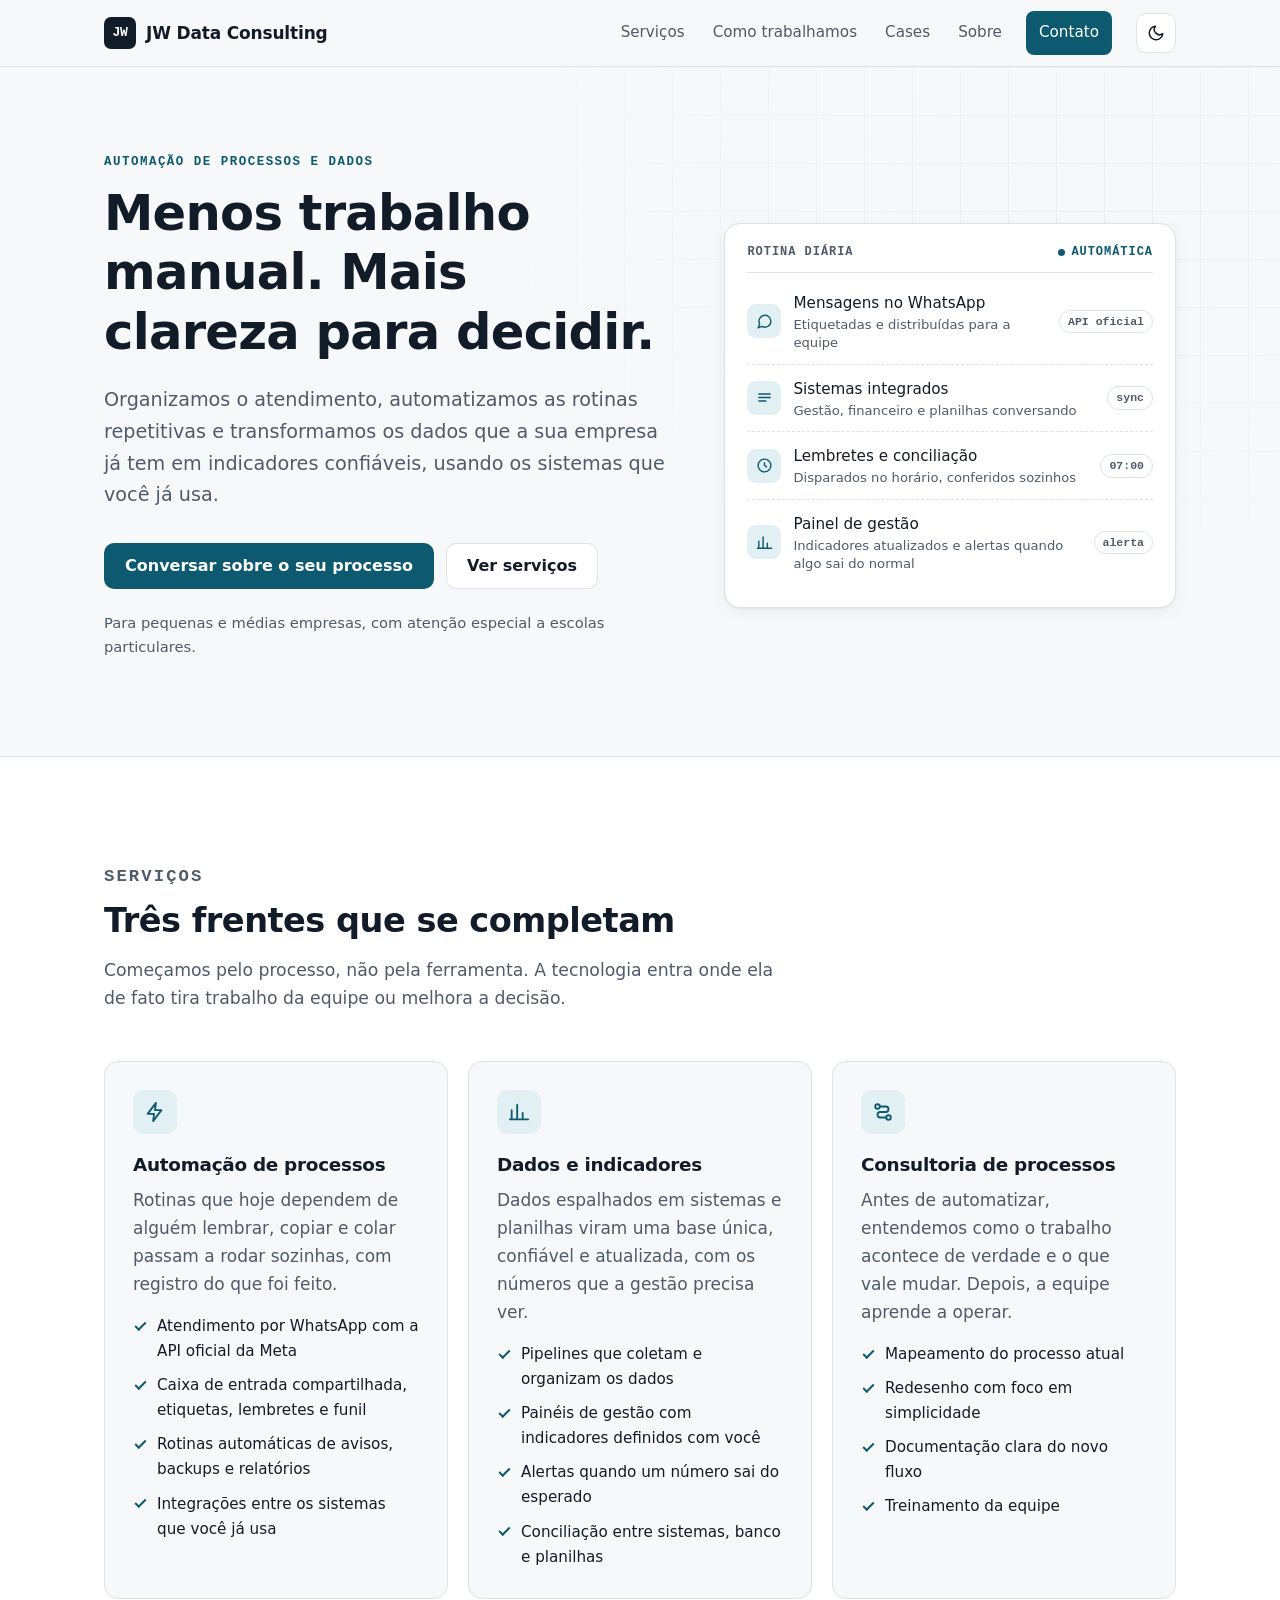
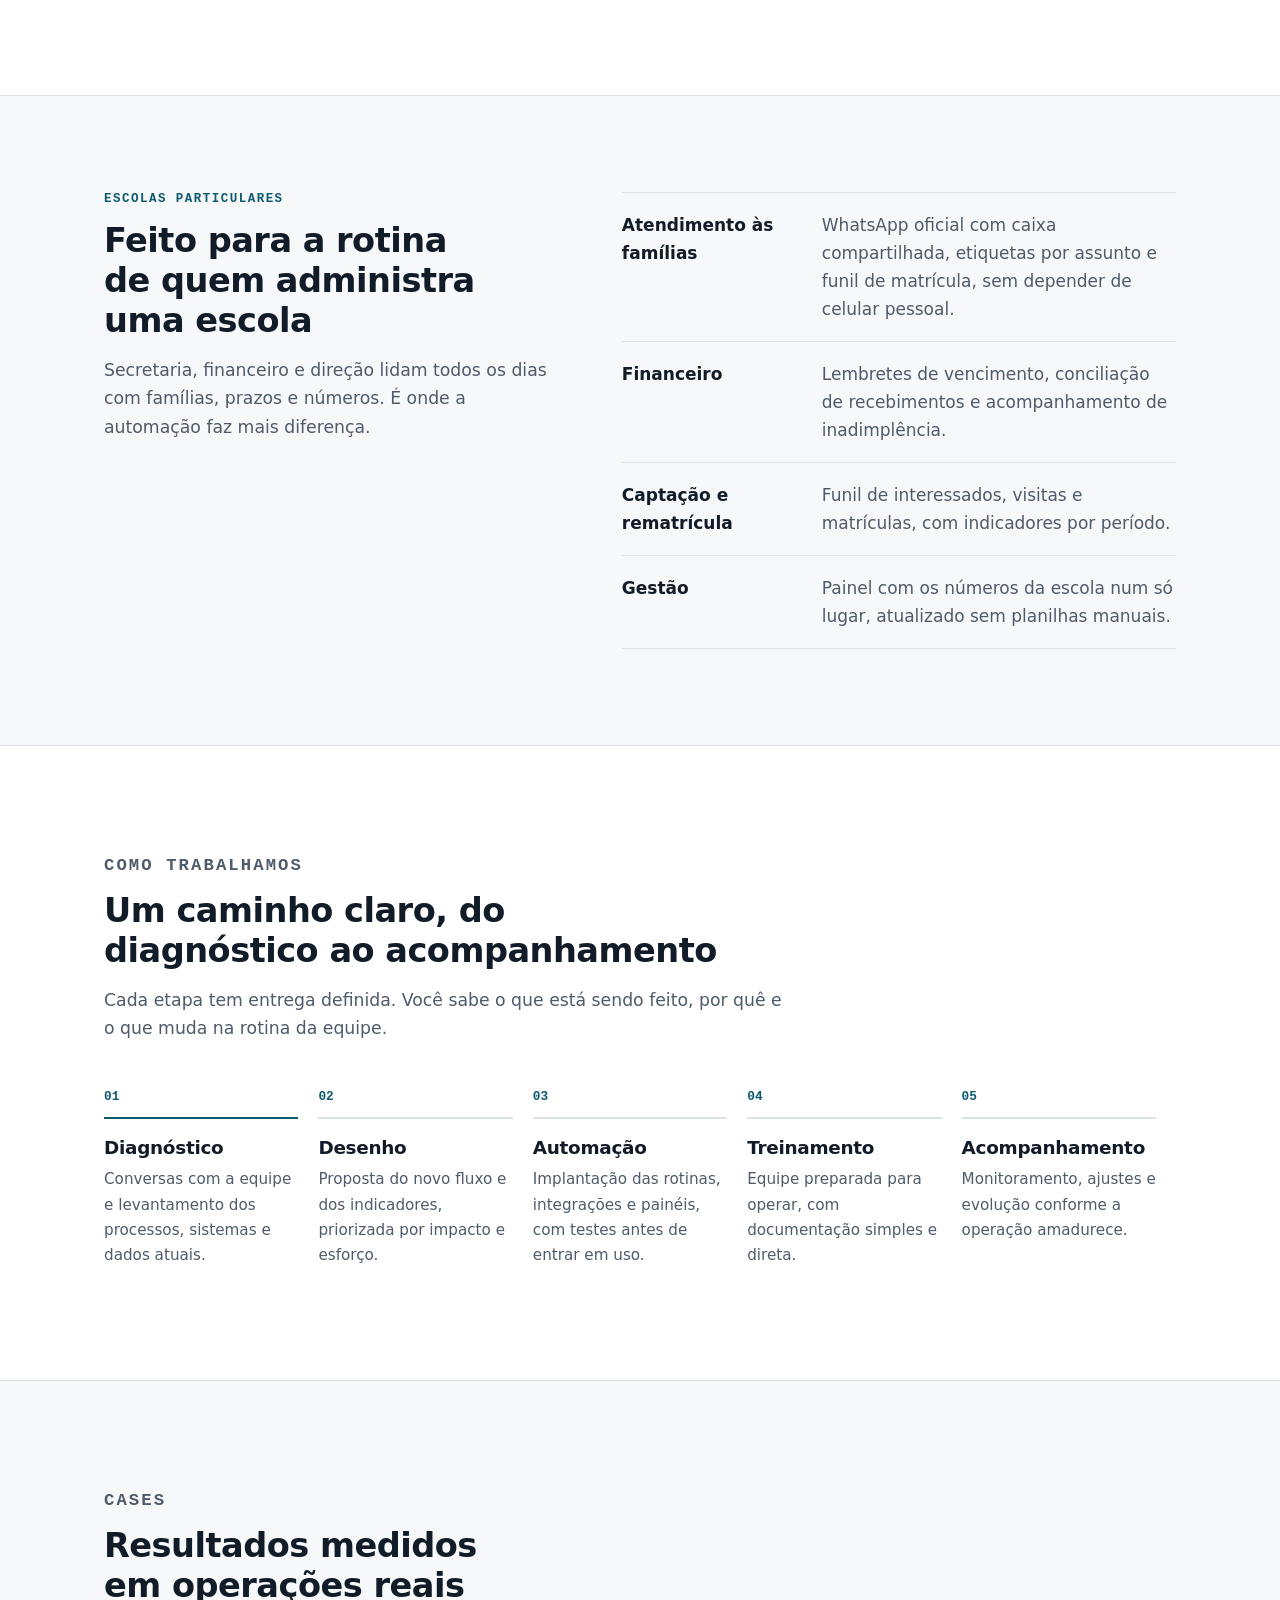
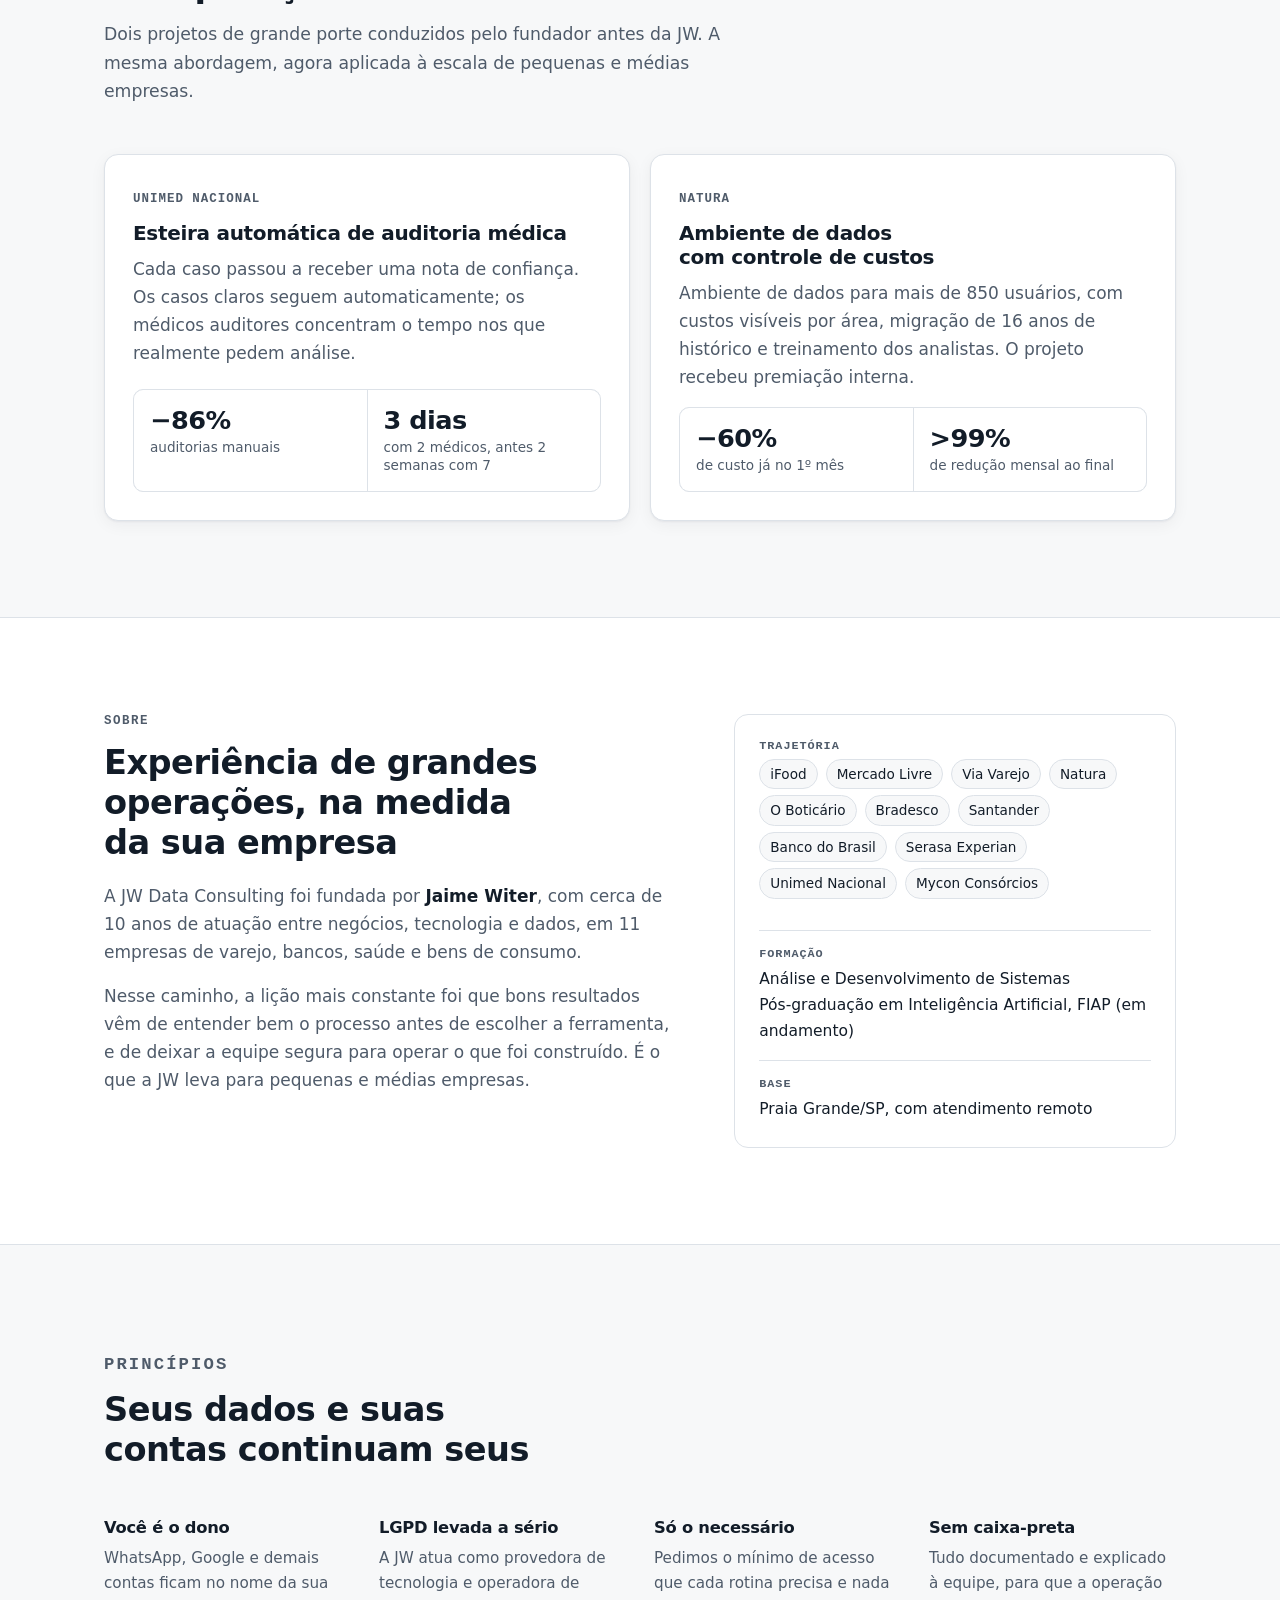
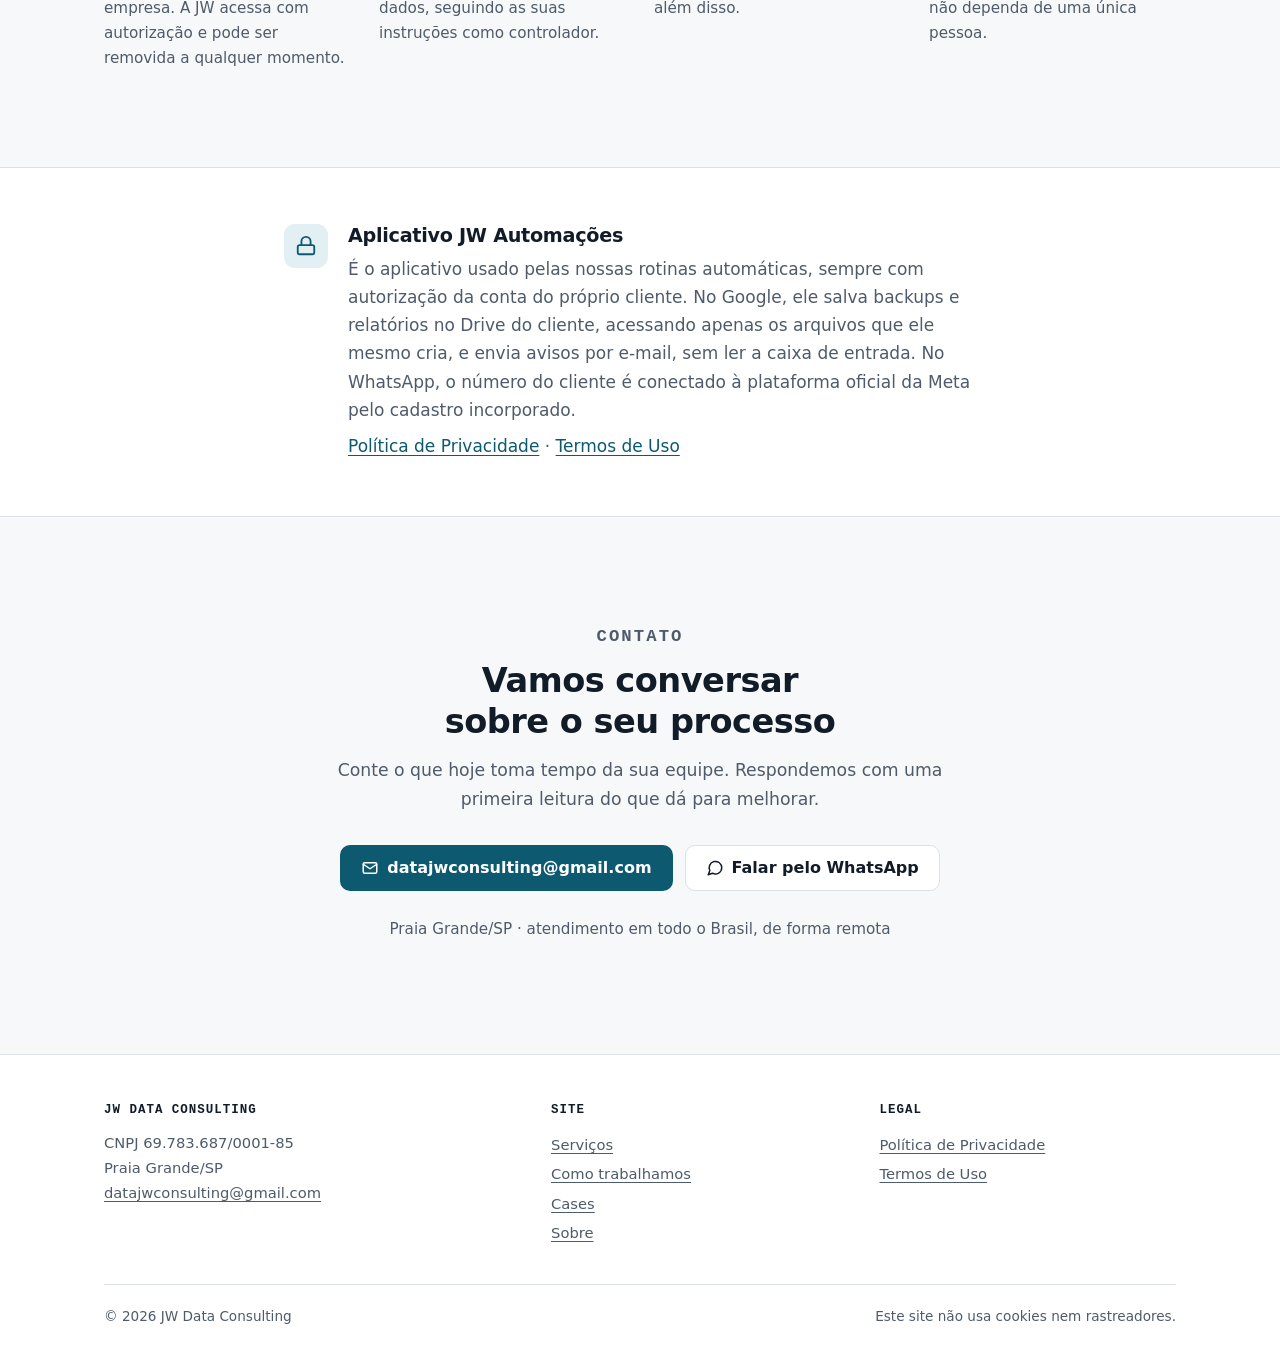
==== commit 92d29bbf: "Remove nome completo e endereço do rodapé e das páginas legais Co-Authored-By: Claude Opus 5.5 <nore" ====
--- a/index.html
+++ b/index.html
@@ -27,16 +27,13 @@
   "@context": "https://schema.org",
   "@type": "ProfessionalService",
   "name": "JW Data Consulting",
-  "legalName": "69.783.687 JAIME WITER",
   "taxID": "69.783.687/0001-85",
   "url": "https://jwdataconsulting.com.br/",
   "email": "datajwconsulting@gmail.com",
   "address": {
     "@type": "PostalAddress",
-    "streetAddress": "Av. Professor Daijiro Matsuda, 186, Maracanã",
     "addressLocality": "Praia Grande",
     "addressRegion": "SP",
-    "postalCode": "11705-400",
     "addressCountry": "BR"
   },
   "areaServed": "BR",
@@ -306,10 +303,8 @@
       <div>
         <h2>JW Data Consulting</h2>
         <address>
-          69.783.687 JAIME WITER<br>
           CNPJ 69.783.687/0001-85<br>
-          Av. Professor Daijiro Matsuda, 186, Maracanã<br>
-          Praia Grande/SP, CEP 11705-400<br>
+          Praia Grande/SP<br>
           <a href="mailto:datajwconsulting@gmail.com">datajwconsulting@gmail.com</a>
         </address>
       </div>
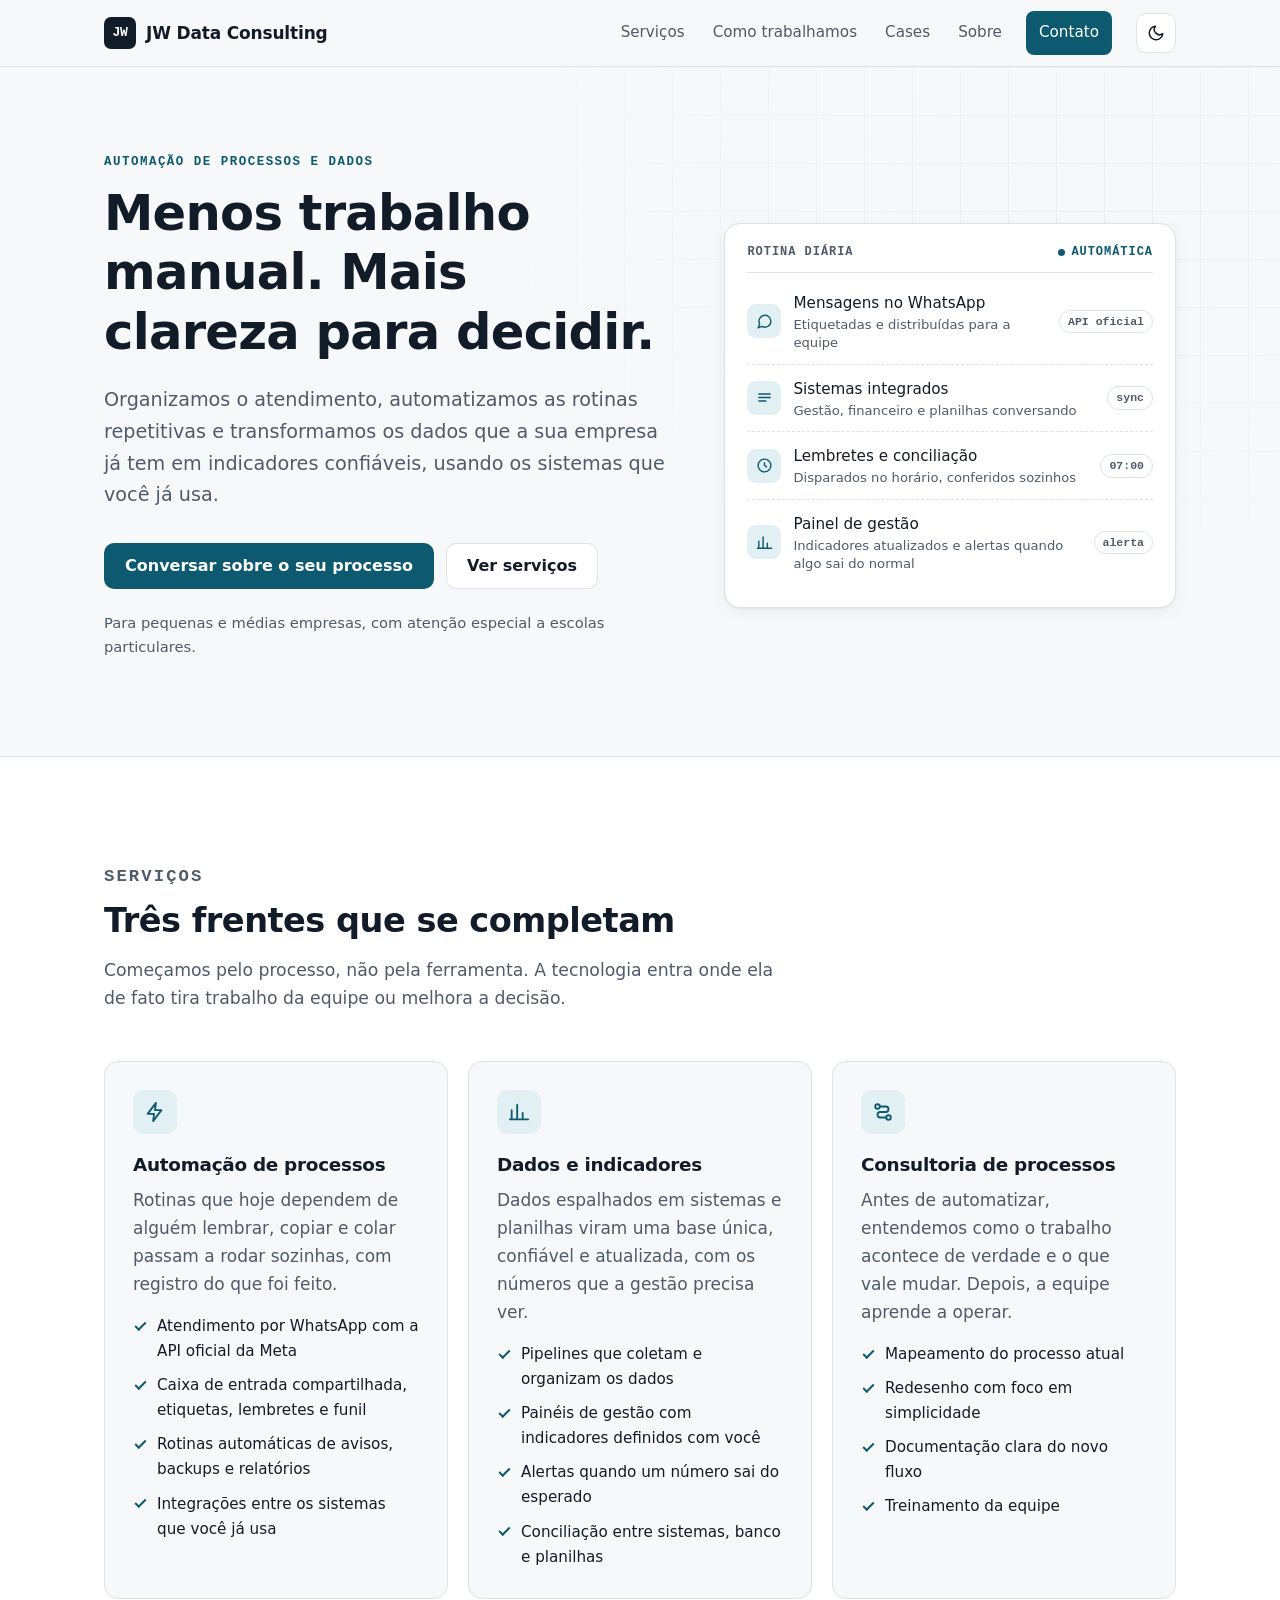
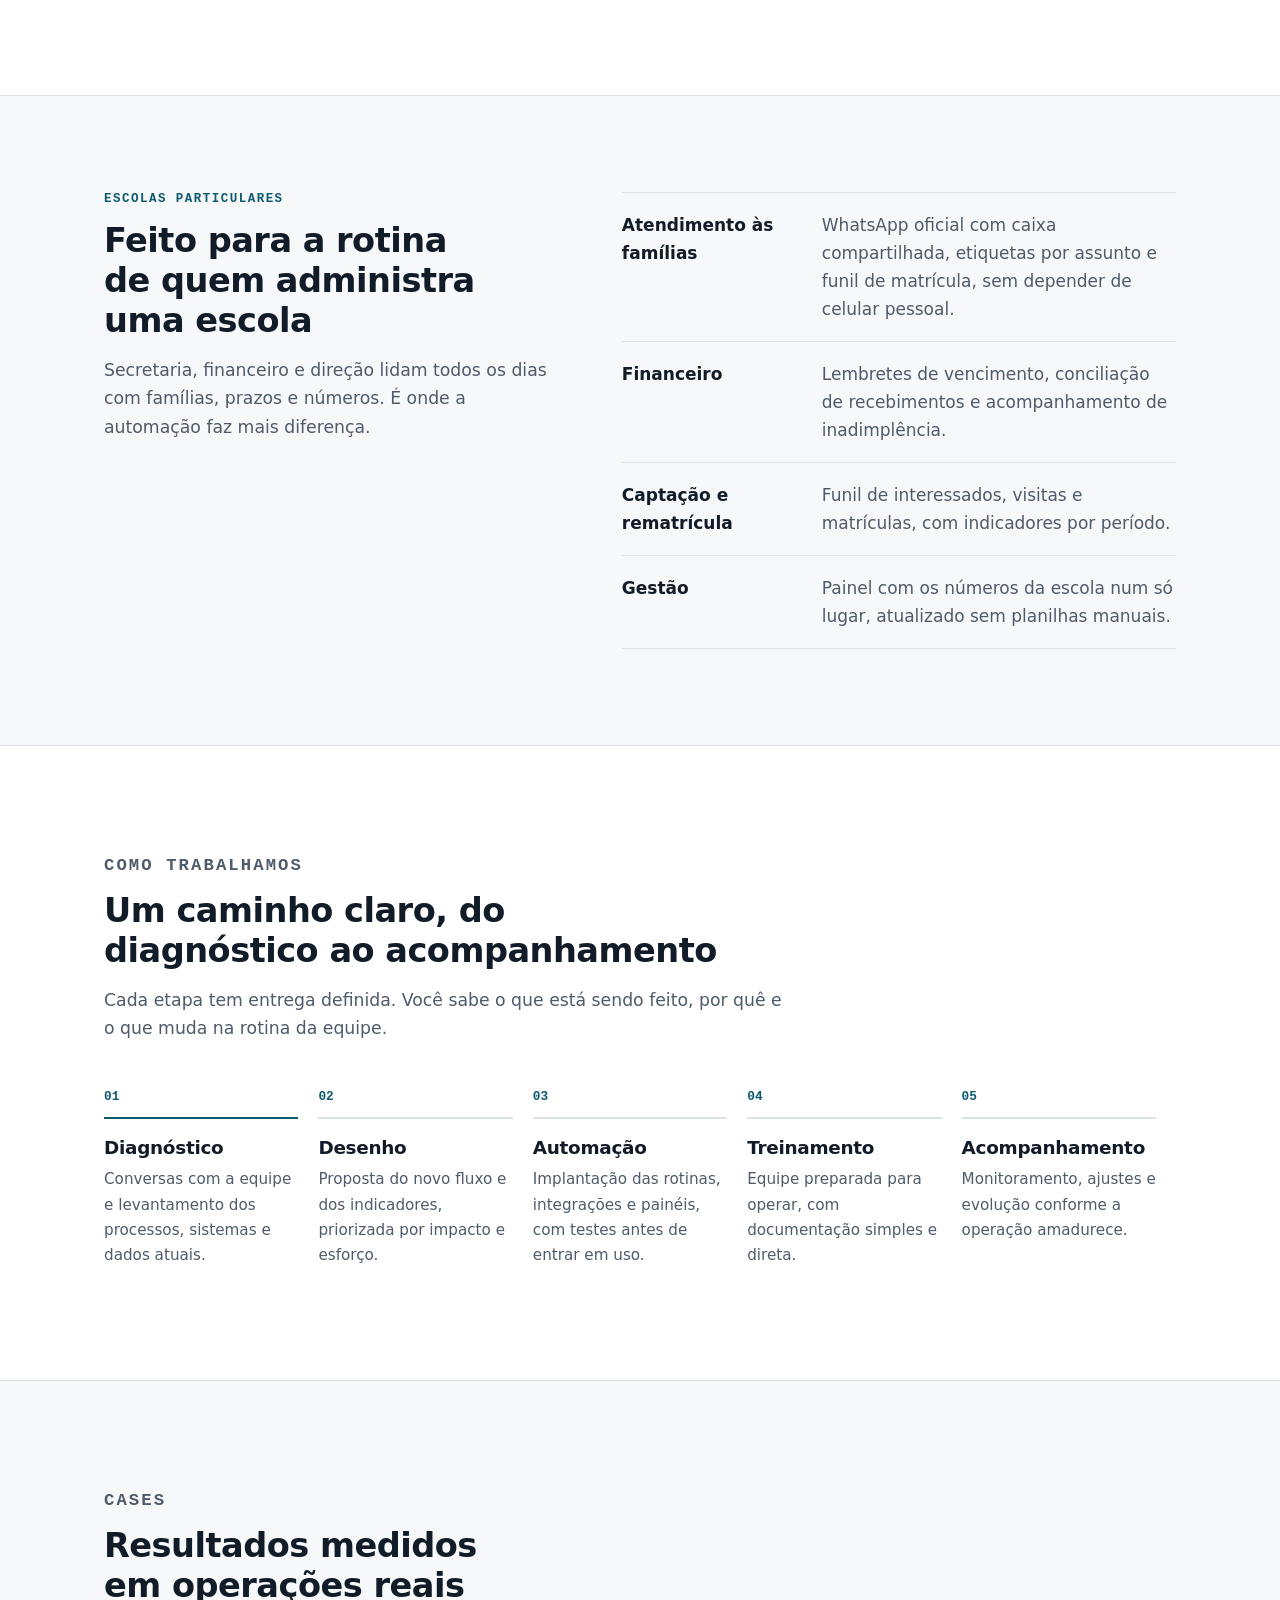
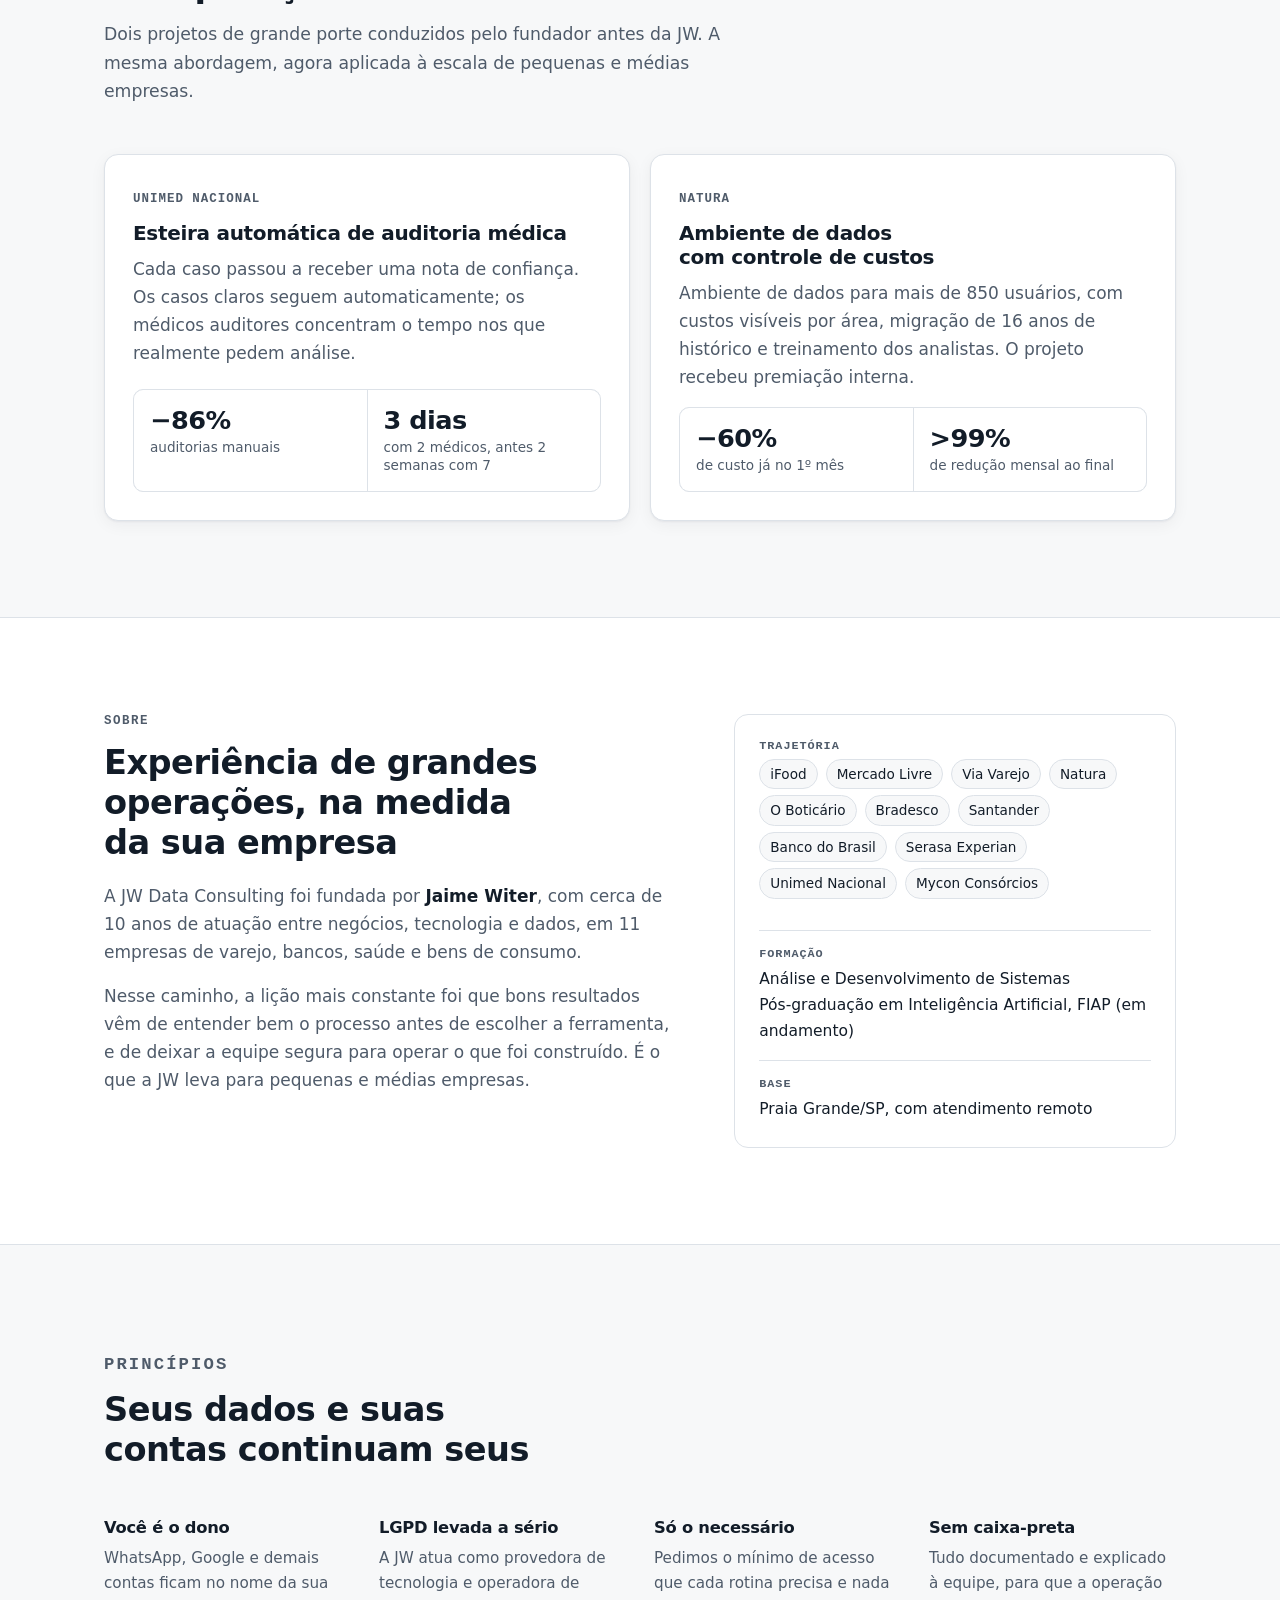
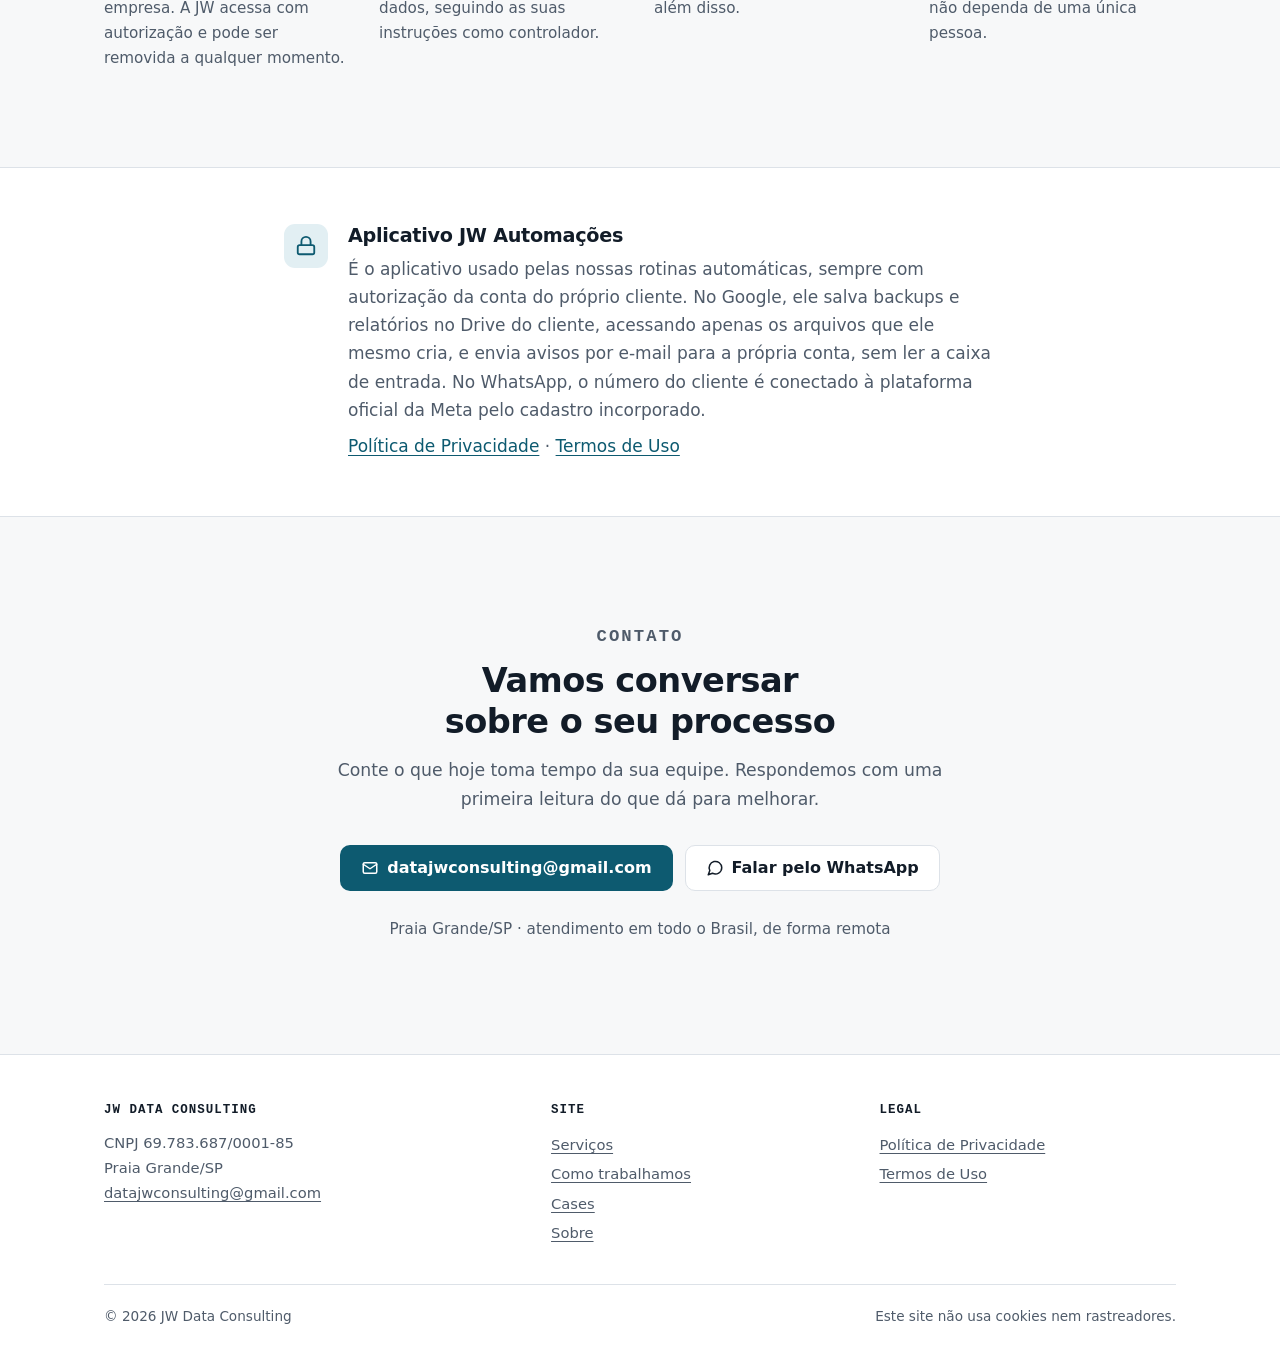
==== commit 2fa83790: "Corrige escopo do Gmail para gmail.send.self na privacidade e nos termos Co-Authored-By: Claude Opus" ====
--- a/index.html
+++ b/index.html
@@ -266,7 +266,7 @@
         <div class="card-icon" aria-hidden="true" style="margin:0"><svg viewBox="0 0 24 24" fill="none" stroke="currentColor" stroke-width="2" stroke-linecap="round" stroke-linejoin="round"><rect x="3" y="11" width="18" height="10" rx="2"/><path d="M7 11V7a5 5 0 0 1 10 0v4"/></svg></div>
         <div>
           <h2 id="app-title" style="font-size:1.2rem">Aplicativo JW Automações</h2>
-          <p>É o aplicativo usado pelas nossas rotinas automáticas, sempre com autorização da conta do próprio cliente. No Google, ele salva backups e relatórios no Drive do cliente, acessando apenas os arquivos que ele mesmo cria, e envia avisos por e-mail, sem ler a caixa de entrada. No WhatsApp, o número do cliente é conectado à plataforma oficial da Meta pelo cadastro incorporado.</p>
+          <p>É o aplicativo usado pelas nossas rotinas automáticas, sempre com autorização da conta do próprio cliente. No Google, ele salva backups e relatórios no Drive do cliente, acessando apenas os arquivos que ele mesmo cria, e envia avisos por e-mail para a própria conta, sem ler a caixa de entrada. No WhatsApp, o número do cliente é conectado à plataforma oficial da Meta pelo cadastro incorporado.</p>
           <p><a href="privacidade.html">Política de Privacidade</a> · <a href="termos.html">Termos de Uso</a></p>
         </div>
       </div>
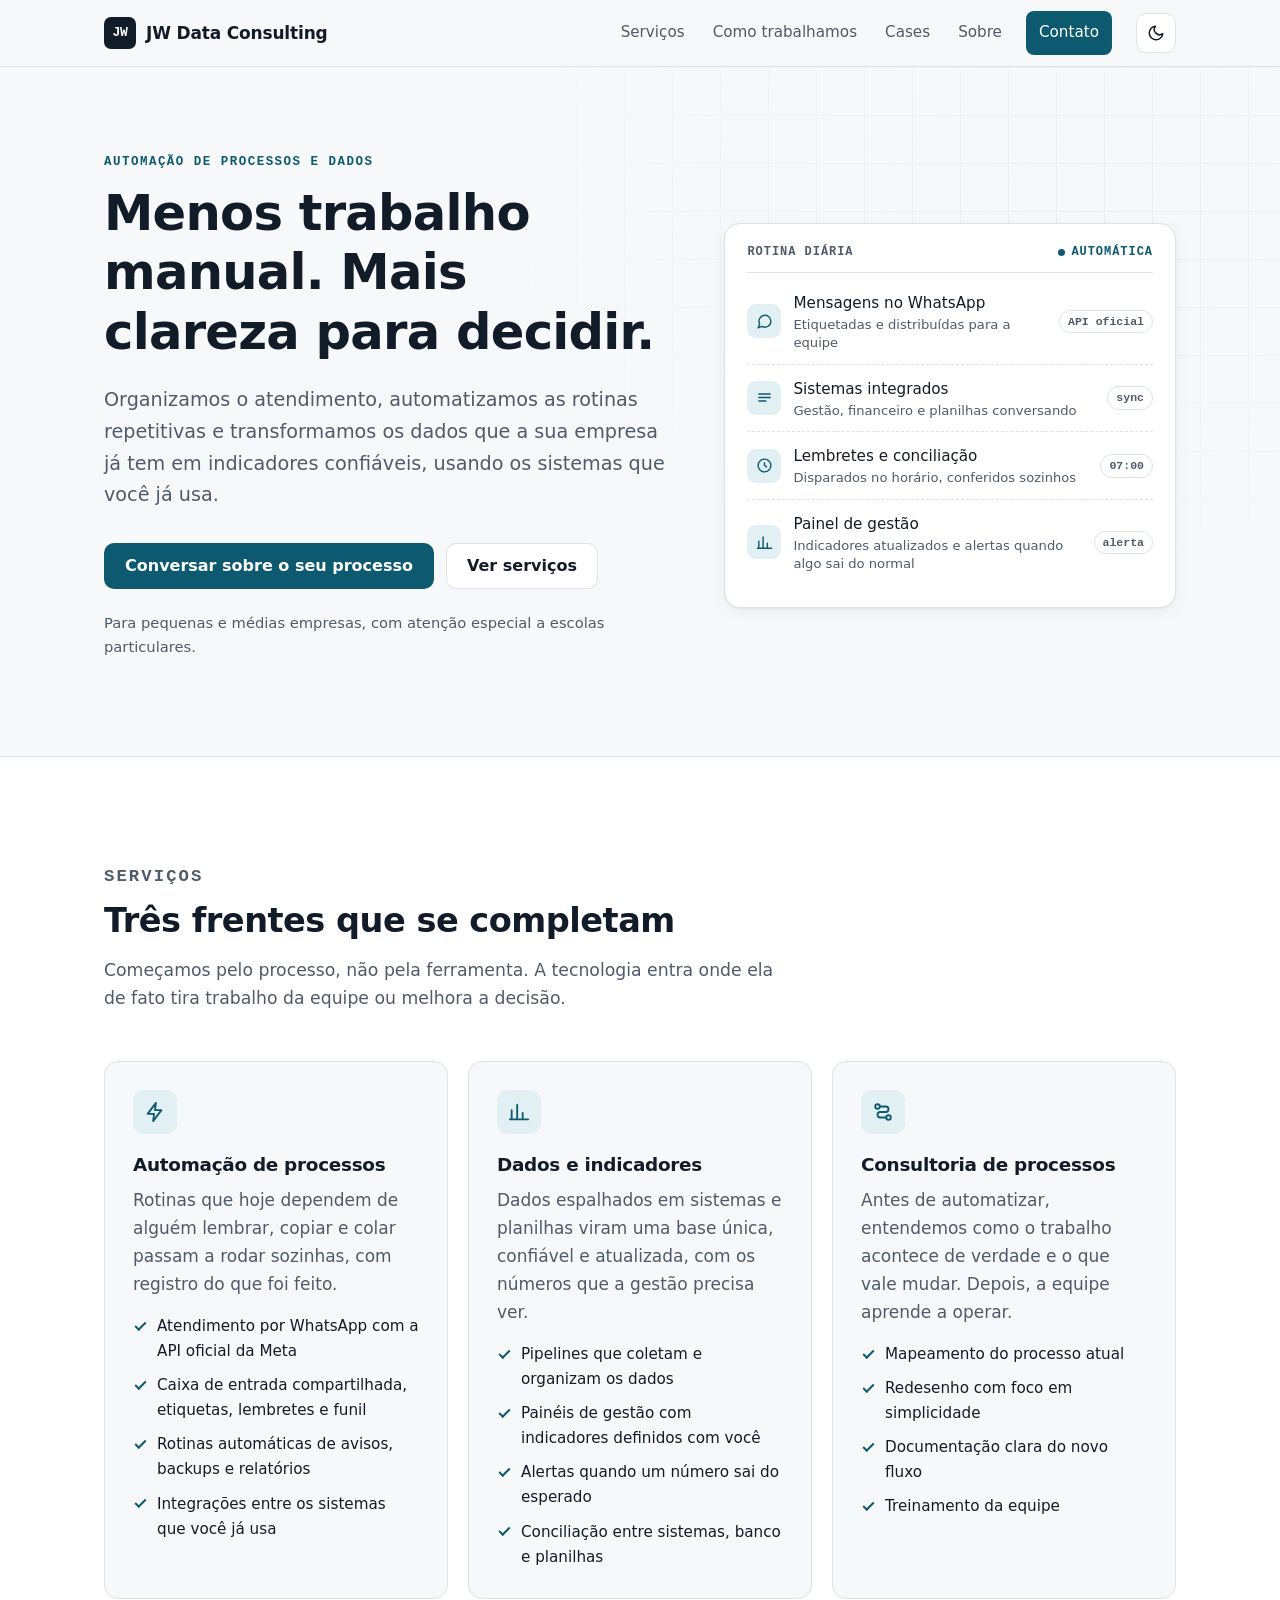
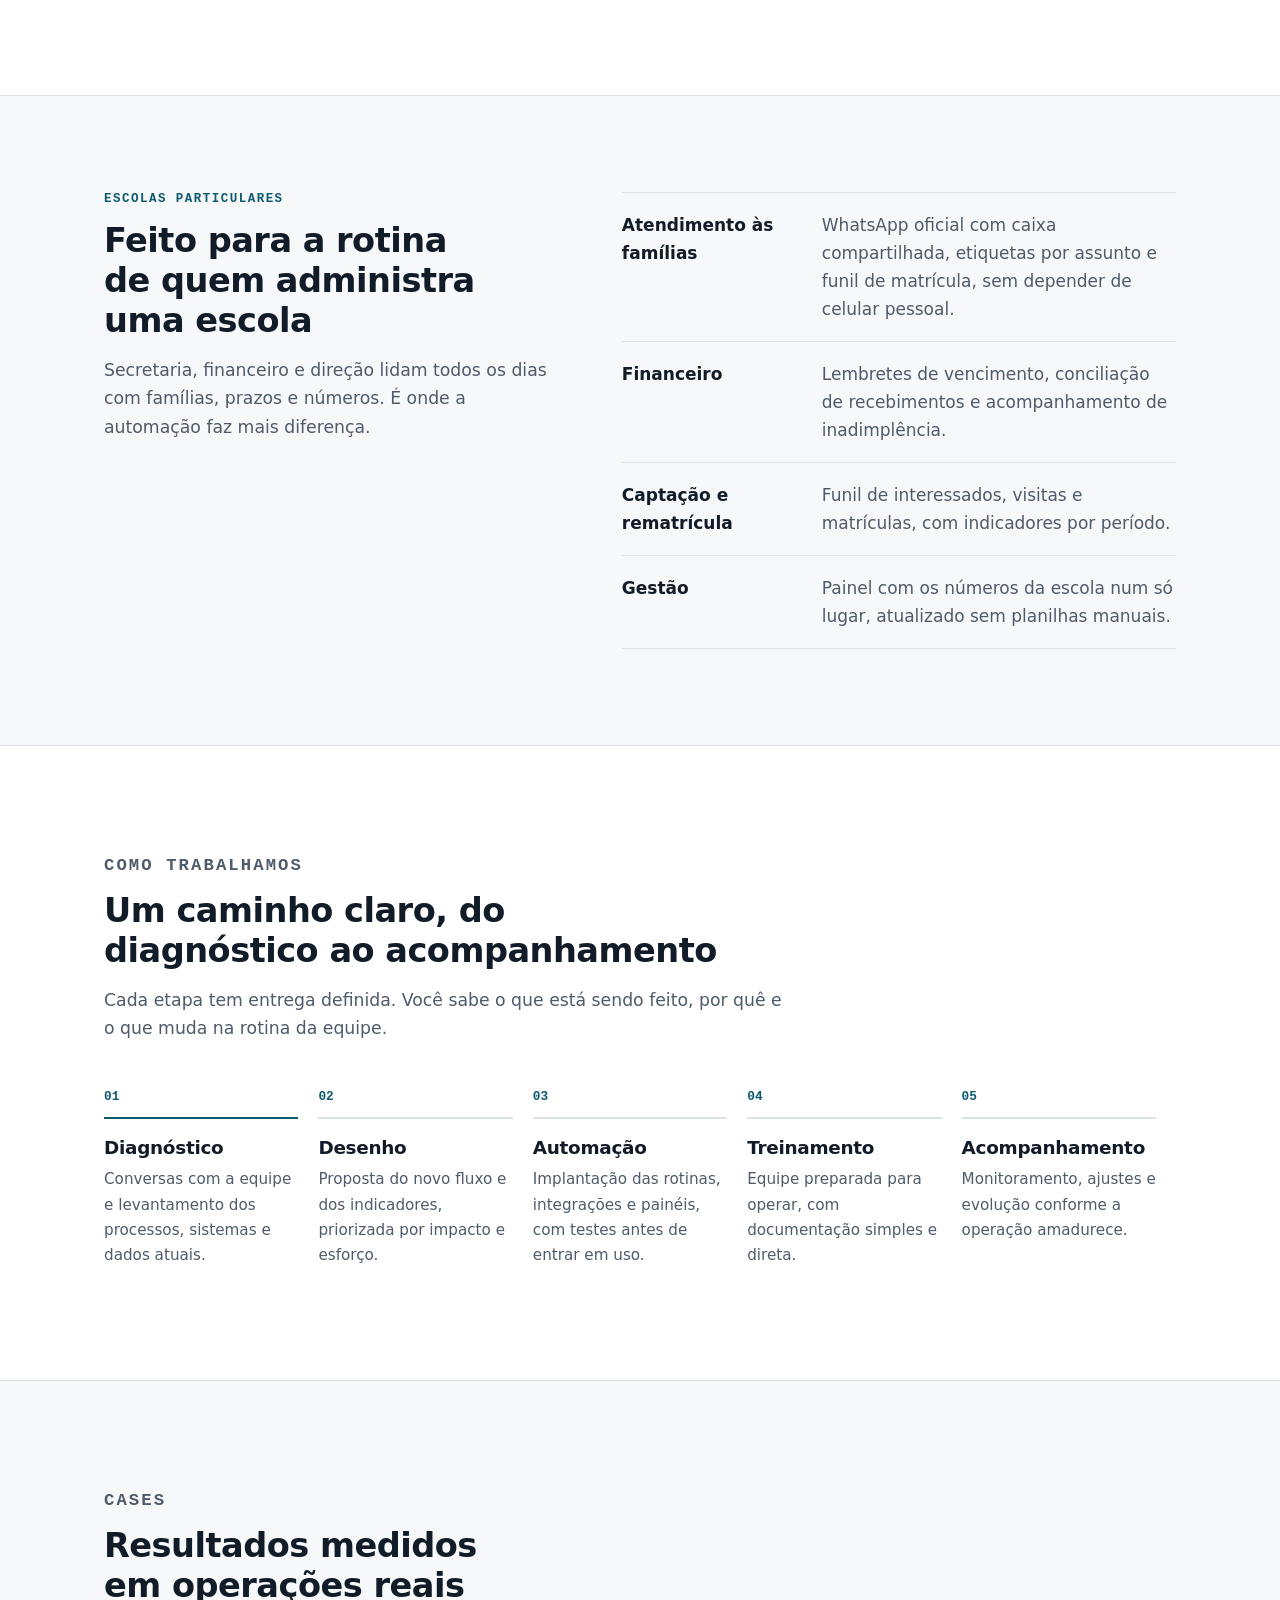
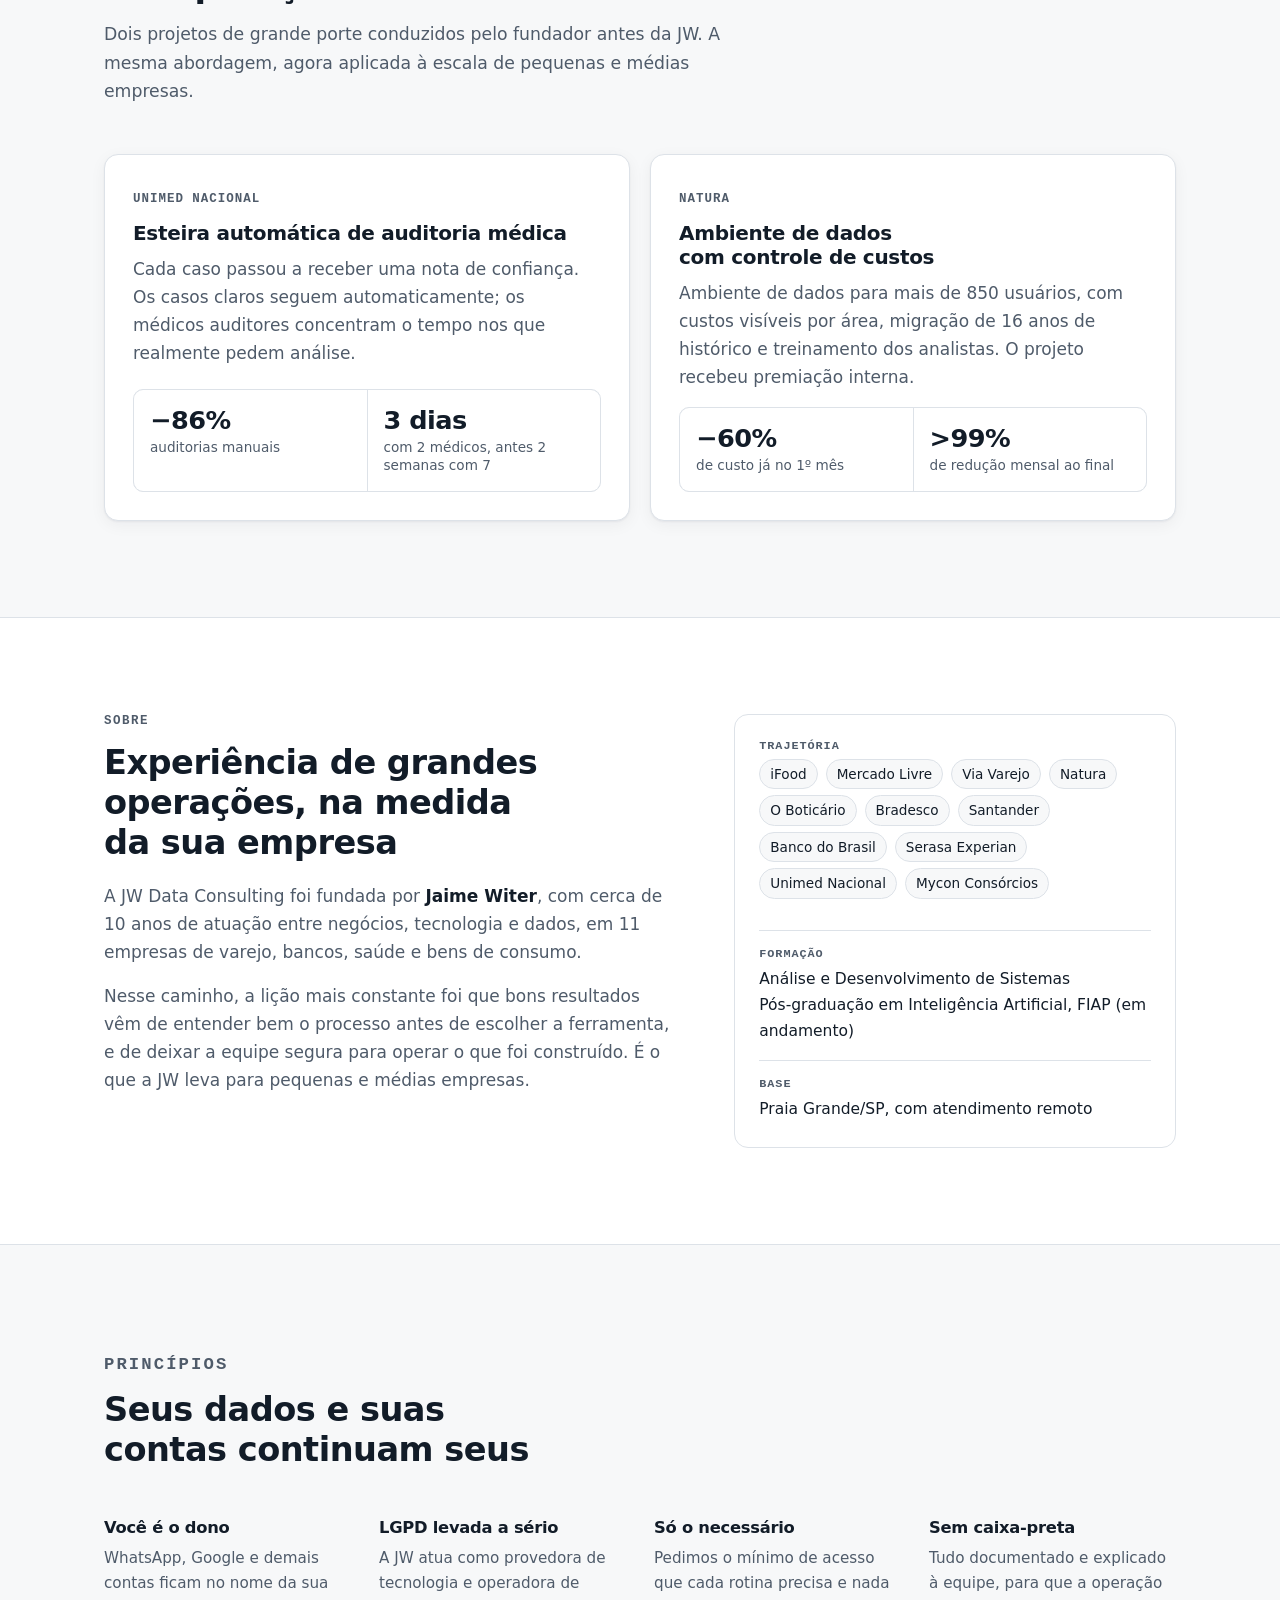
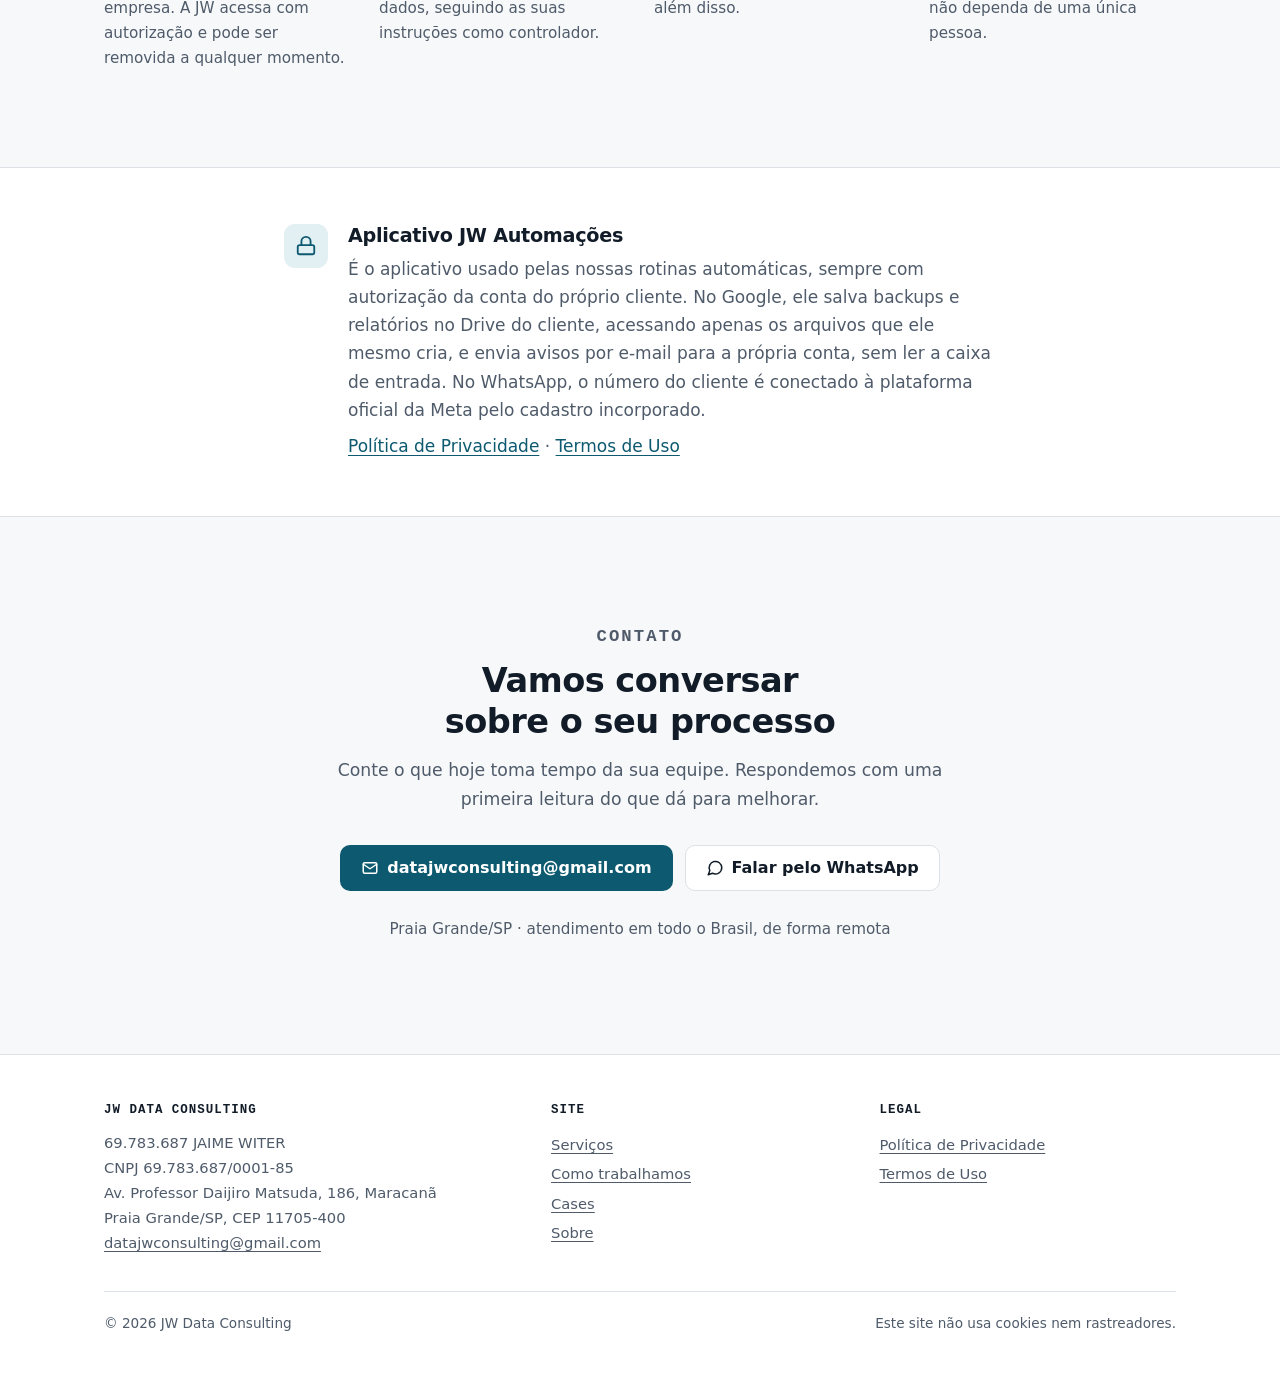
==== commit c37b2766: "Reinclui nome legal e endereço no rodapé e nas páginas legais Desfaz 92d29bb para a verificação da e" ====
--- a/index.html
+++ b/index.html
@@ -27,13 +27,16 @@
   "@context": "https://schema.org",
   "@type": "ProfessionalService",
   "name": "JW Data Consulting",
+  "legalName": "69.783.687 JAIME WITER",
   "taxID": "69.783.687/0001-85",
   "url": "https://jwdataconsulting.com.br/",
   "email": "datajwconsulting@gmail.com",
   "address": {
     "@type": "PostalAddress",
+    "streetAddress": "Av. Professor Daijiro Matsuda, 186, Maracanã",
     "addressLocality": "Praia Grande",
     "addressRegion": "SP",
+    "postalCode": "11705-400",
     "addressCountry": "BR"
   },
   "areaServed": "BR",
@@ -303,8 +306,10 @@
       <div>
         <h2>JW Data Consulting</h2>
         <address>
+          69.783.687 JAIME WITER<br>
           CNPJ 69.783.687/0001-85<br>
-          Praia Grande/SP<br>
+          Av. Professor Daijiro Matsuda, 186, Maracanã<br>
+          Praia Grande/SP, CEP 11705-400<br>
           <a href="mailto:datajwconsulting@gmail.com">datajwconsulting@gmail.com</a>
         </address>
       </div>
